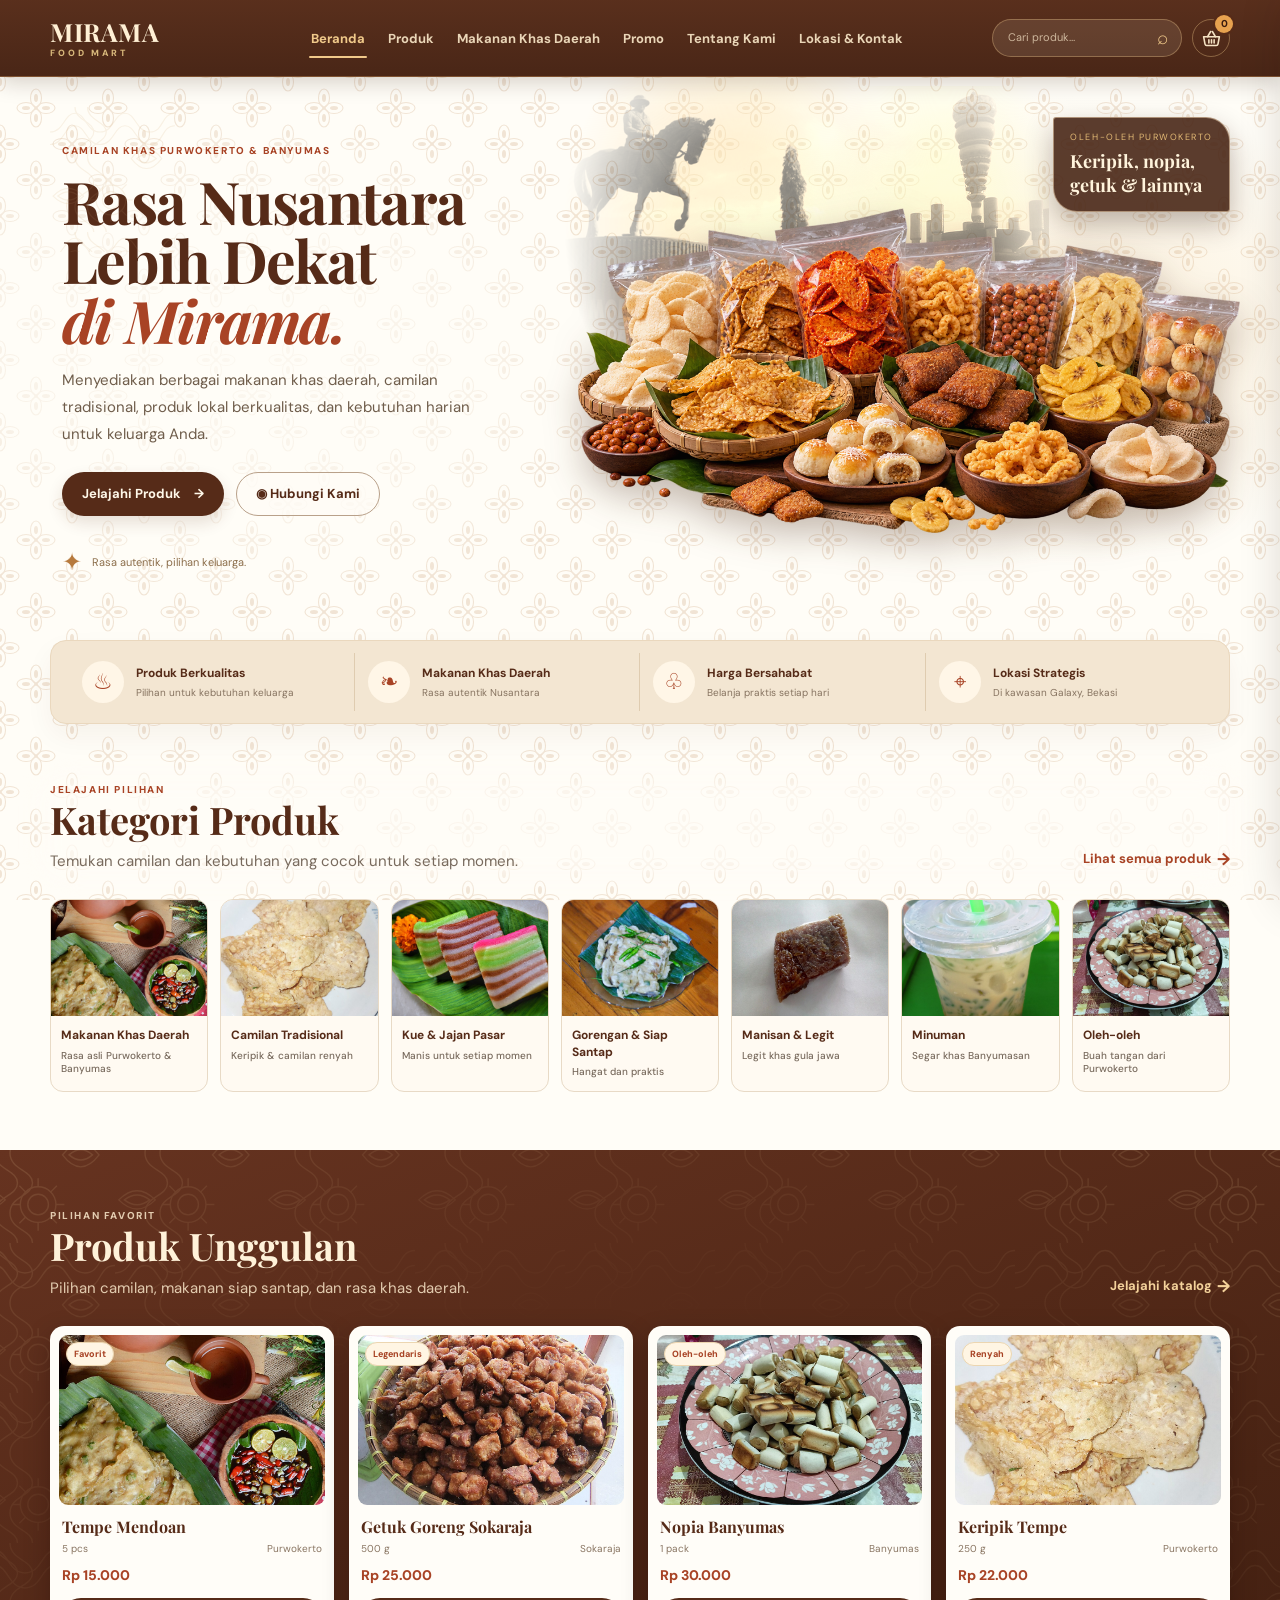
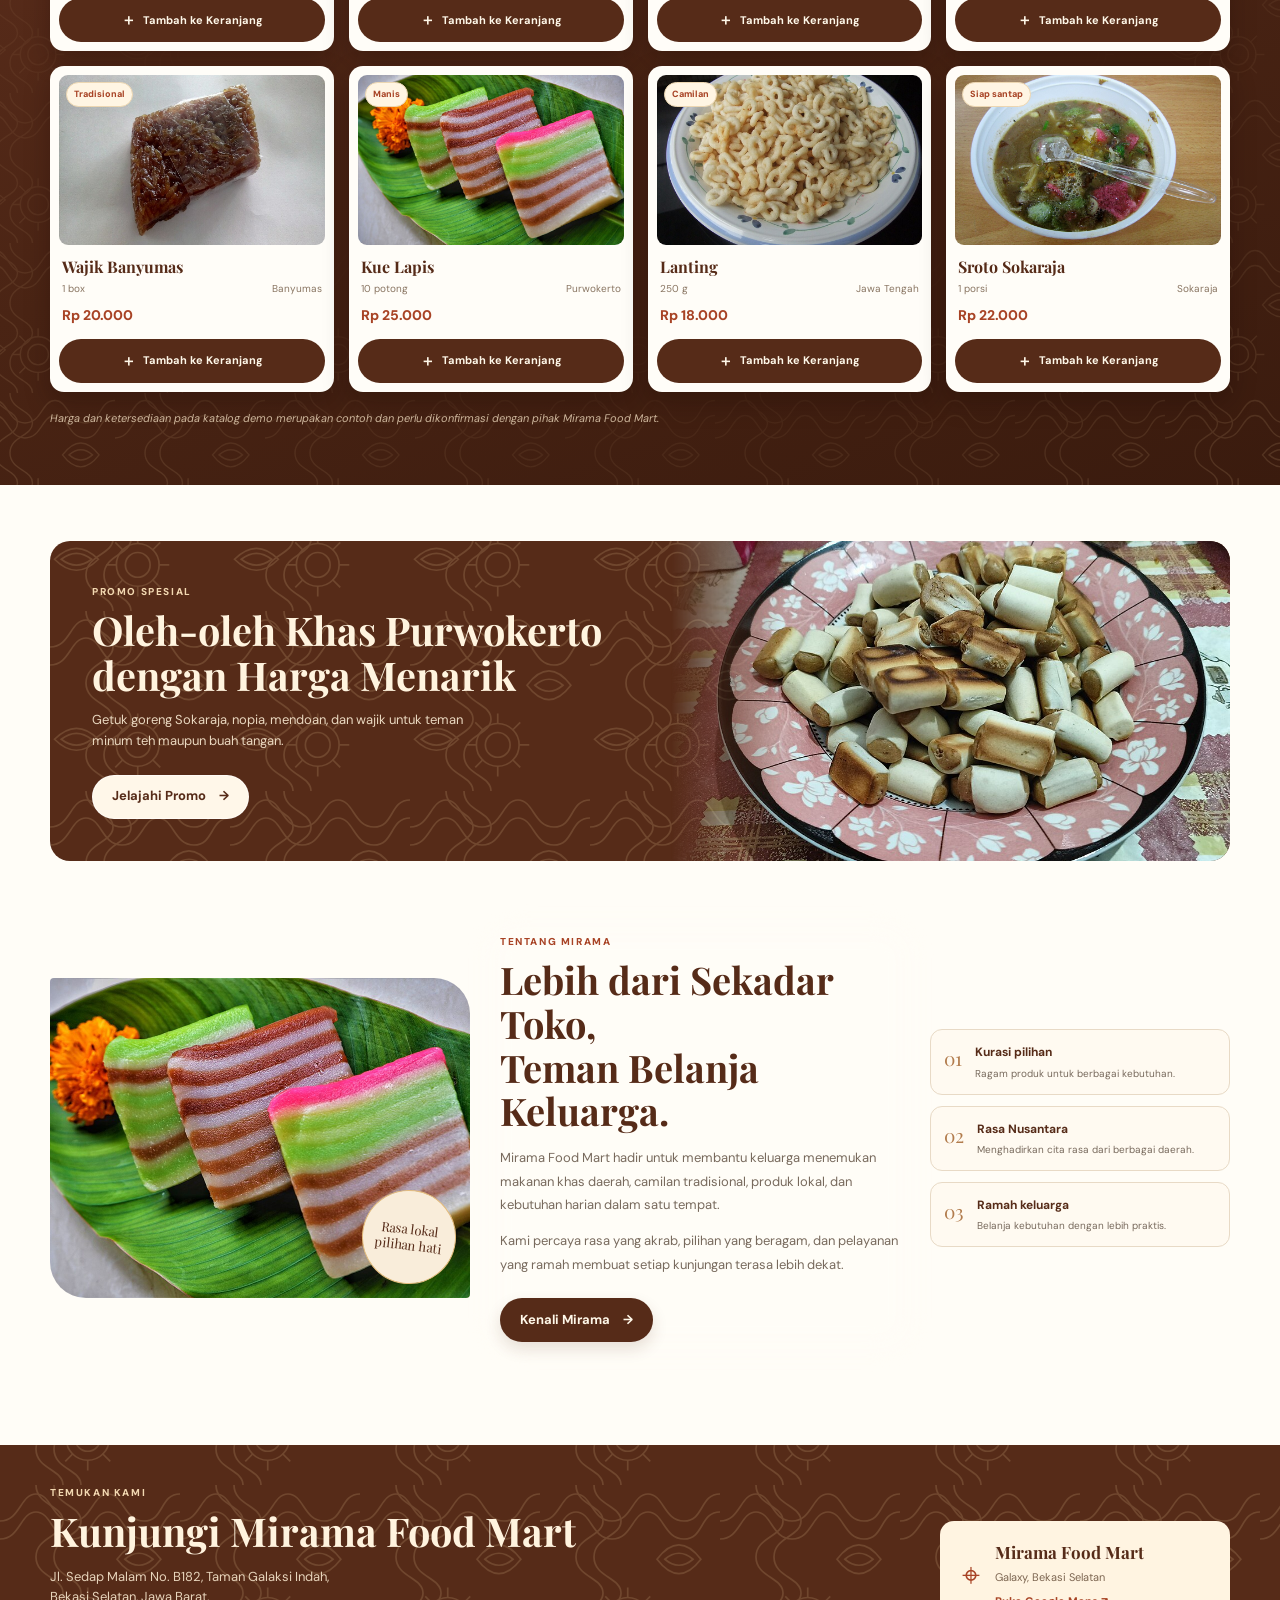
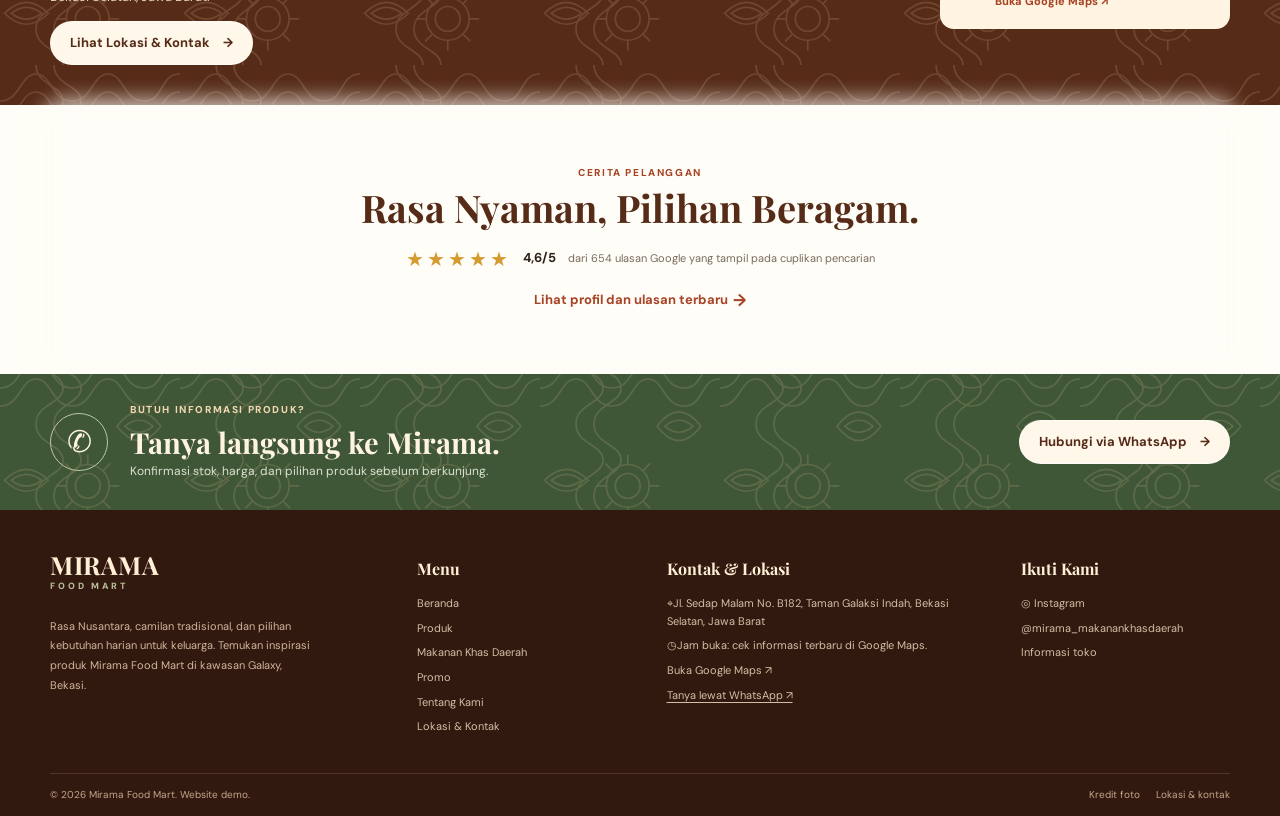
==== index.html @ 000ffeea "first commit" ====
<!doctype html>
<html lang="id">
<head>
  <meta charset="utf-8"><meta name="viewport" content="width=device-width,initial-scale=1">
  <title>Mirama Food Mart — Rasa Nusantara Lebih Dekat</title>
  <meta name="description" content="Temukan camilan tradisional, makanan khas daerah, bakery, dan kebutuhan harian di Mirama Food Mart.">
  <meta name="theme-color" content="#562b18"><link rel="icon" href="assets/img/favicon.svg" type="image/svg+xml"><link rel="stylesheet" href="assets/css/style.css">
</head>
<body data-page="home"><div id="site-header"></div>
<main id="page-content">
  <section class="hero container">
    <div class="hero-copy batik-corner"><p class="eyebrow">Camilan khas Purwokerto & Banyumas</p><h1>Rasa Nusantara<br>Lebih Dekat<br><span>di Mirama.</span></h1><p class="hero-text">Menyediakan berbagai makanan khas daerah, camilan tradisional, produk lokal berkualitas, dan kebutuhan harian untuk keluarga Anda.</p><div class="hero-actions"><a class="btn btn-primary" href="produk.html">Jelajahi Produk <span>→</span></a><button class="btn btn-outline js-whatsapp" type="button">◉ Hubungi Kami</button></div><div class="hero-note"><span class="note-mark">✦</span><span>Rasa autentik, pilihan keluarga.</span></div></div>
    <div class="hero-visual hero-visual-cutout"><div class="hero-landmarks" aria-hidden="true"><img class="lm-gatot" src="assets/img/landmarks/monumen-gatot-soebroto.jpg" alt=""><img class="lm-rujakpolo" src="assets/img/landmarks/tugu-rujakpolo.jpg" alt=""></div><img class="hero-cutout" src="assets/img/hero-oleh-oleh.png" alt="Aneka oleh-oleh khas Purwokerto: keripik tempe, kerupuk, lanting, kacang, keripik pisang, nopia, dan getuk goreng" width="1200" height="675" fetchpriority="high"><div class="hero-image-label"><span class="label-kicker">Oleh-oleh Purwokerto</span><strong>Keripik, nopia,<br>getuk &amp; lainnya</strong></div></div>
  </section>
  <section class="benefit-strip container" aria-label="Keunggulan Mirama"><div class="benefit"><span class="benefit-icon">♨</span><div><strong>Produk Berkualitas</strong><small>Pilihan untuk kebutuhan keluarga</small></div></div><div class="benefit"><span class="benefit-icon">❧</span><div><strong>Makanan Khas Daerah</strong><small>Rasa autentik Nusantara</small></div></div><div class="benefit"><span class="benefit-icon">♧</span><div><strong>Harga Bersahabat</strong><small>Belanja praktis setiap hari</small></div></div><div class="benefit"><span class="benefit-icon">⌖</span><div><strong>Lokasi Strategis</strong><small>Di kawasan Galaxy, Bekasi</small></div></div></section>
  <section class="section container"><div class="section-heading"><div><p class="eyebrow">Jelajahi pilihan</p><h2>Kategori Produk</h2><p class="muted">Temukan camilan dan kebutuhan yang cocok untuk setiap momen.</p></div><a class="text-link" href="produk.html">Lihat semua produk <span>→</span></a></div><div class="category-grid" id="home-categories"></div></section>
  <section class="section section-tint"><div class="container"><div class="section-heading"><div><p class="eyebrow">Pilihan favorit</p><h2>Produk Unggulan</h2><p class="muted">Pilihan camilan, makanan siap santap, dan rasa khas daerah.</p></div><a class="text-link" href="produk.html">Jelajahi katalog <span>→</span></a></div><div class="product-grid" id="featured-products"></div><p class="demo-notice">Harga dan ketersediaan pada katalog demo merupakan contoh dan perlu dikonfirmasi dengan pihak Mirama Food Mart.</p></div></section>
  <section class="promo-banner container"><div class="promo-copy"><p class="eyebrow eyebrow-light">Promo spesial</p><h2>Oleh-oleh Khas Purwokerto<br>dengan Harga Menarik</h2><p>Getuk goreng Sokaraja, nopia, mendoan, dan wajik untuk teman minum teh maupun buah tangan.</p><a class="btn btn-cream" href="promo.html">Jelajahi Promo <span>→</span></a></div><img src="assets/img/snacks/nopia.jpg" alt="Nopia khas Banyumas" loading="lazy"></section>
  <section class="section container about-preview"><div class="about-photo"><img src="assets/img/snacks/kue-lapis.jpg" alt="Kue lapis tradisional di atas daun pisang" loading="lazy"><span class="photo-stamp">Rasa lokal<br>pilihan hati</span></div><div class="about-copy"><p class="eyebrow">Tentang Mirama</p><h2>Lebih dari Sekadar Toko,<br>Teman Belanja Keluarga.</h2><p class="muted">Mirama Food Mart hadir untuk membantu keluarga menemukan makanan khas daerah, camilan tradisional, produk lokal, dan kebutuhan harian dalam satu tempat.</p><p class="muted">Kami percaya rasa yang akrab, pilihan yang beragam, dan pelayanan yang ramah membuat setiap kunjungan terasa lebih dekat.</p><a class="btn btn-primary" href="tentang-kami.html">Kenali Mirama <span>→</span></a></div><div class="value-list"><div><span>01</span><p><strong>Kurasi pilihan</strong><small>Ragam produk untuk berbagai kebutuhan.</small></p></div><div><span>02</span><p><strong>Rasa Nusantara</strong><small>Menghadirkan cita rasa dari berbagai daerah.</small></p></div><div><span>03</span><p><strong>Ramah keluarga</strong><small>Belanja kebutuhan dengan lebih praktis.</small></p></div></div></section>
  <section class="location-band"><div class="container location-band-inner"><div><p class="eyebrow eyebrow-light">Temukan kami</p><h2>Kunjungi Mirama Food Mart</h2><p>Jl. Sedap Malam No. B182, Taman Galaksi Indah,<br>Bekasi Selatan, Jawa Barat.</p><a class="btn btn-cream" href="lokasi-kontak.html">Lihat Lokasi & Kontak <span>→</span></a></div><div class="location-mini"><span class="map-pin">⌖</span><div><strong>Mirama Food Mart</strong><small>Galaxy, Bekasi Selatan</small><a href="https://www.google.com/maps/search/?api=1&query=Mirama+Food+Mart+Jl+Sedap+Malam+B182+Bekasi" target="_blank" rel="noopener">Buka Google Maps ↗</a></div></div></div></section>
  <section class="review-section container"><p class="eyebrow">Cerita pelanggan</p><h2>Rasa Nyaman, Pilihan Beragam.</h2><div class="rating-summary"><span class="stars">★★★★★</span><strong>4,6/5</strong><span class="muted">dari 654 ulasan Google yang tampil pada cuplikan pencarian</span></div><a class="text-link" href="https://www.google.com/search?q=Mirama+Food+Mart" target="_blank" rel="noopener">Lihat profil dan ulasan terbaru <span>→</span></a></section>
  <section class="whatsapp-cta"><div class="container whatsapp-inner"><div class="cta-symbol">✆</div><div><p class="eyebrow eyebrow-light">Butuh informasi produk?</p><h2>Tanya langsung ke Mirama.</h2><p>Konfirmasi stok, harga, dan pilihan produk sebelum berkunjung.</p></div><button class="btn btn-cream js-whatsapp" type="button">Hubungi via WhatsApp <span>→</span></button></div></section>
</main><div id="site-footer"></div><div id="cart-root"></div><div id="toast" class="toast" role="status" aria-live="polite"></div><script src="assets/js/app.js" defer></script></body></html>
---- assets/css/style.css ----
@import url('https://fonts.googleapis.com/css2?family=DM+Sans:wght@400;500;600;700&family=Playfair+Display:wght@500;600;700;800&display=swap');
:root{--brown:#562b18;--brown-2:#733b21;--brown-3:#96572f;--cream:#fbf5e9;--paper:#fffdf7;--sand:#f0e1c9;--sand-2:#ead4b2;--rust:#a84325;--olive:#3c5838;--ink:#2d2019;--muted:#786a5d;--line:#e8dac6;--shadow:0 14px 34px rgba(72,39,21,.09);--radius:18px;--serif:'Playfair Display',Georgia,serif;--sans:'DM Sans',Arial,sans-serif}
*{box-sizing:border-box}html{scroll-behavior:smooth}body{margin:0;background:var(--paper);color:var(--ink);font-family:var(--sans);font-size:15px;line-height:1.6}body.drawer-open{overflow:hidden}img{max-width:100%;display:block}a{color:inherit;text-decoration:none}button,input,select{font:inherit}button{cursor:pointer}button:focus-visible,a:focus-visible,input:focus-visible,select:focus-visible{outline:3px solid #c78a53;outline-offset:3px}.container{width:min(1180px,calc(100% - 44px));margin-inline:auto}.muted{color:var(--muted)}.eyebrow{text-transform:uppercase;letter-spacing:.16em;color:var(--rust);font-size:10px;font-weight:800;margin:0 0 8px}.eyebrow-light{color:#f2d8b1}.section{padding:58px 0}.section-tint{background:#f7efe1;border-top:1px solid #f1e6d4;border-bottom:1px solid #f1e6d4}.section-heading{display:flex;align-items:end;justify-content:space-between;gap:24px;margin-bottom:26px}.section-heading h2,.about-copy h2,.story-copy h2,.contact-info h2,.review-section h2{font-family:var(--serif);font-size:clamp(27px,3vw,38px);line-height:1.15;color:var(--brown);margin:0 0 8px}.section-heading p{margin:0}.text-link{font-weight:700;font-size:13px;color:var(--rust);white-space:nowrap}.text-link span{font-size:17px;margin-left:5px}.btn{display:inline-flex;align-items:center;justify-content:center;gap:13px;border:1px solid transparent;border-radius:999px;padding:12px 19px;font-size:13px;font-weight:700;line-height:1.1;transition:transform .18s ease,background .18s ease,box-shadow .18s ease}.btn:hover{transform:translateY(-2px)}.btn-primary{background:var(--brown);color:#fff8e9;box-shadow:0 7px 16px rgba(86,43,24,.14)}.btn-primary:hover{background:#3d1e11}.btn-outline{border-color:#b9a18a;background:rgba(255,253,247,.7);color:var(--brown)}.btn-outline:hover{background:#f1e1c9}.btn-cream{background:#fff7e9;color:var(--brown);border-color:rgba(255,255,255,.65)}.btn-cream:hover{background:#f4dfbd}.btn-small{padding:9px 14px;font-size:12px}.demo-notice{font-size:11px;color:#8a7967;margin:18px 0 0;font-style:italic}
/* Header */
.site-header{position:sticky;top:0;z-index:30;background:rgba(255,253,247,.96);backdrop-filter:blur(14px);border-bottom:1px solid rgba(117,74,43,.15)}.header-inner{height:76px;display:flex;align-items:center;gap:24px}.brand{display:inline-flex;align-items:center;gap:9px;min-width:172px}.brand-mark{width:42px;height:42px;border-radius:50% 50% 44% 44%;background:var(--brown);color:#ffefd1;display:grid;place-items:center;font-family:var(--serif);font-size:19px;font-weight:800;position:relative}.brand-mark:after{content:'❧';position:absolute;color:#cf9b51;font-size:18px;top:-10px;right:-6px;transform:rotate(18deg)}.brand-text{display:flex;flex-direction:column;line-height:1}.brand-text strong{font-family:var(--serif);font-size:21px;letter-spacing:-.5px;color:var(--brown)}.brand-text small{font-size:8px;letter-spacing:.23em;font-weight:800;color:var(--olive);margin-top:4px}.desktop-nav{display:flex;align-items:center;gap:19px;flex:1;justify-content:center}.desktop-nav a{padding:29px 0 25px;font-size:11px;font-weight:700;color:#5d4d40;white-space:nowrap;position:relative}.desktop-nav a:hover,.desktop-nav a.active{color:var(--rust)}.desktop-nav a.active:after{content:'';position:absolute;left:0;right:0;bottom:18px;height:2px;background:var(--rust);border-radius:4px}.header-tools{display:flex;align-items:center;gap:10px}.search-form{display:flex;align-items:center;border:1px solid var(--line);background:#fffaf1;border-radius:99px;padding:0 6px 0 13px;height:38px;width:190px}.search-form input{border:0;outline:0;background:transparent;width:100%;font-size:11px;color:var(--ink);min-width:0}.search-form button,.icon-button{border:0;background:none;color:var(--brown);display:grid;place-items:center}.search-form button{font-size:19px;width:28px}.icon-button{position:relative;width:38px;height:38px;border:1px solid var(--line);border-radius:50%;font-size:18px}.cart-badge{position:absolute;right:-4px;top:-5px;border-radius:50%;width:18px;height:18px;background:var(--rust);color:white;display:grid;place-items:center;font-size:10px;font-weight:800}.menu-toggle{display:none}.mobile-nav{display:none;padding:4px 22px 18px;background:var(--paper);border-top:1px solid var(--line)}.mobile-nav a{display:block;padding:10px 0;border-bottom:1px solid var(--line);font-weight:700;font-size:13px;color:var(--brown)}
/* Home */
.hero{display:grid;grid-template-columns:.9fr 1.1fr;gap:22px;align-items:stretch;padding-top:30px;padding-bottom:22px;position:relative}.hero-copy{position:relative;display:flex;flex-direction:column;align-items:flex-start;justify-content:center;padding:36px 16px 34px 12px;min-height:400px}.hero-copy:before,.batik-corner:after{content:'';position:absolute;inset:0 auto auto 0;width:125px;height:145px;opacity:.1;background:url('../img/batik-pattern.svg') left top/125px repeat;pointer-events:none}.hero-copy h1,.page-hero h1{font-family:var(--serif);font-size:clamp(42px,5vw,66px);line-height:1.01;letter-spacing:-1.7px;margin:4px 0 18px;color:var(--brown);position:relative}.hero-copy h1 span,.page-hero h1 span{color:var(--rust);font-style:italic}.hero-text{font-size:15px;line-height:1.8;color:#6f5d4b;max-width:415px;margin:0 0 24px}.hero-actions{display:flex;flex-wrap:wrap;gap:12px}.hero-note{margin-top:27px;color:#8c6e4b;font-size:11px;display:flex;align-items:center;gap:10px}.note-mark{font-size:24px;color:#b77a3d}.hero-visual{position:relative;min-height:390px;border-radius:5px 72px 5px 72px;overflow:hidden;background:var(--sand);box-shadow:var(--shadow)}.hero-visual:after{content:'';position:absolute;inset:0;background:linear-gradient(90deg,rgba(44,22,9,.03),rgba(35,20,10,.12) 55%,rgba(35,20,10,.4));pointer-events:none}.hero-visual>img{height:100%;width:100%;object-fit:cover}.hero-image-label{position:absolute;z-index:1;right:22px;bottom:22px;background:rgba(69,34,18,.88);color:#fff4dc;padding:18px 22px;border:1px solid rgba(255,232,195,.5);border-radius:3px 24px 3px 24px;min-width:190px}.label-kicker{font-size:9px;letter-spacing:.17em;text-transform:uppercase;color:#e2b975;display:block;margin-bottom:6px}.hero-image-label strong{font-family:var(--serif);font-size:22px;line-height:1.12}.benefit-strip{display:grid;grid-template-columns:repeat(4,1fr);background:#f3e6d2;border:1px solid #ead8be;padding:12px 18px;border-radius:16px;position:relative;z-index:2;margin-top:2px;box-shadow:0 12px 28px rgba(70,38,20,.05)}.benefit{display:flex;align-items:center;gap:12px;padding:8px 13px;border-right:1px solid #dfccb0}.benefit:last-child{border-right:0}.benefit-icon{width:42px;height:42px;display:grid;place-items:center;border-radius:50%;background:#fff6e7;color:var(--rust);font-size:22px;flex-shrink:0}.benefit strong,.benefit small{display:block}.benefit strong{font-size:12px;color:var(--brown)}.benefit small{font-size:10px;color:#867360;line-height:1.4;margin-top:3px}.category-grid{display:grid;grid-template-columns:repeat(7,1fr);gap:12px}.category-card{border:1px solid var(--line);background:#fffaf2;border-radius:13px;overflow:hidden;transition:transform .2s,box-shadow .2s}.category-card:hover{transform:translateY(-4px);box-shadow:var(--shadow)}.category-card img{width:100%;height:116px;object-fit:cover}.category-card span{display:block;padding:11px 10px 13px;font-size:12px;font-weight:700;line-height:1.35;color:var(--brown)}.category-card small{display:block;margin-top:5px;font-size:10px;color:var(--muted);font-weight:500}.product-grid{display:grid;grid-template-columns:repeat(4,minmax(0,1fr));gap:15px}.product-card{background:#fffdf8;border:1px solid #ebdfcd;border-radius:14px;padding:8px;min-width:0;position:relative;transition:transform .2s,box-shadow .2s}.product-card:hover{transform:translateY(-3px);box-shadow:var(--shadow)}.product-image{height:170px;width:100%;border-radius:9px;object-fit:cover;background:#f3e3ce}.product-tag{position:absolute;top:15px;left:15px;background:#fff5e3;border:1px solid #ecd6b1;color:var(--rust);padding:4px 7px;border-radius:99px;font-size:9px;font-weight:800}.product-card h3{font-family:var(--serif);font-size:16px;line-height:1.25;color:var(--brown);margin:12px 3px 4px}.product-meta{display:flex;justify-content:space-between;gap:7px;color:#897562;font-size:10px;margin:0 3px 7px}.product-price{font-weight:800;color:var(--rust);font-size:14px;margin:0 3px 12px}.add-cart{border:0;background:var(--brown);color:#fff8e9;border-radius:99px;display:flex;align-items:center;justify-content:center;gap:7px;width:100%;padding:10px 8px;font-size:11px;font-weight:700;transition:background .15s}.add-cart:hover{background:var(--rust)}.add-cart span{font-size:15px}.promo-banner{margin-top:56px;margin-bottom:15px;border-radius:20px;overflow:hidden;background:var(--brown);color:#fff4df;display:grid;grid-template-columns:1fr .9fr;min-height:265px;position:relative}.promo-banner:before,.location-band:before,.whatsapp-cta:before,.page-hero:before,.heritage-banner:before{content:'';position:absolute;inset:0;background:url('../img/batik-pattern.svg') left center/180px repeat;opacity:.22;pointer-events:none}.promo-copy{position:relative;z-index:1;padding:36px 42px;align-self:center}.promo-copy h2,.location-band h2,.whatsapp-inner h2,.contact-bottom h2,.heritage-banner h2{font-family:var(--serif);font-size:clamp(27px,3.1vw,40px);line-height:1.12;margin:0 0 12px}.promo-copy p:not(.eyebrow){max-width:390px;color:#ead8c0;font-size:13px}.promo-copy .btn{margin-top:10px}.promo-banner>img{height:100%;min-height:265px;max-height:320px;width:100%;object-fit:cover;mask-image:linear-gradient(90deg,transparent 0%,#000 20%)}.about-preview{display:grid;grid-template-columns:1.05fr 1fr .75fr;align-items:center;gap:30px}.about-photo{position:relative;border-radius:4px 36px 4px 36px;overflow:hidden;min-height:320px}.about-photo img{height:320px;width:100%;object-fit:cover}.photo-stamp{position:absolute;right:14px;bottom:14px;border:1px solid #e3bc7d;background:#f9edda;color:var(--brown);border-radius:50%;width:94px;height:94px;display:grid;place-items:center;text-align:center;font-family:var(--serif);font-size:13px;line-height:1.2;transform:rotate(7deg)}.about-copy p:not(.eyebrow){font-size:13px;line-height:1.8}.about-copy .btn{margin-top:9px}.value-list{display:flex;flex-direction:column;gap:11px}.value-list>div{display:flex;gap:13px;padding:13px;border:1px solid var(--line);border-radius:12px;background:#fffaf1}.value-list>div>span{font-family:var(--serif);font-size:19px;color:#b27c4d}.value-list p{margin:0}.value-list strong,.value-list small{display:block}.value-list strong{font-size:12px;color:var(--brown)}.value-list small{font-size:10px;line-height:1.5;color:var(--muted);margin-top:3px}.location-band{position:relative;overflow:hidden;background:var(--brown);color:#fff3de;padding:40px 0;margin-top:45px}.location-band-inner{display:flex;align-items:center;justify-content:space-between;gap:35px;position:relative;z-index:1}.location-band h2{margin-bottom:8px}.location-band p:not(.eyebrow){color:#e7d4bb;font-size:13px}.location-mini{display:flex;align-items:center;gap:15px;background:#fff4e1;color:var(--brown);border-radius:14px;padding:18px 22px;min-width:290px}.location-mini>div{display:flex;flex-direction:column}.location-mini strong{font-family:var(--serif);font-size:17px}.location-mini small{color:#7d6651;font-size:11px;margin:2px 0 7px}.location-mini a{color:var(--rust);font-size:11px;font-weight:800}.map-pin{font-size:32px;color:var(--rust)}.review-section{text-align:center;padding:60px 22px}.review-section .eyebrow{margin-bottom:5px}.review-section h2{margin-bottom:13px}.rating-summary{display:flex;align-items:center;justify-content:center;gap:12px;margin:13px 0 12px;font-size:13px;flex-wrap:wrap}.stars{letter-spacing:3px;color:#d59a30;font-size:20px}.rating-summary .muted{font-size:11px}.whatsapp-cta{background:#3f5737;color:#fff4e1;position:relative;overflow:hidden;padding:28px 0}.whatsapp-inner{position:relative;z-index:1;display:flex;align-items:center;gap:22px}.cta-symbol{display:grid;place-items:center;width:58px;height:58px;border:1px solid #bdc6a5;border-radius:50%;font-size:30px;flex-shrink:0}.whatsapp-inner h2{font-size:29px;margin:0 0 4px}.whatsapp-inner p:not(.eyebrow){margin:0;color:#dae2d0;font-size:12px}.whatsapp-inner .btn{margin-left:auto;white-space:nowrap}
/* Inner page hero */
.page-hero{position:relative;background:var(--brown);color:#fff4e1;overflow:hidden;min-height:250px;display:flex;align-items:center}.page-hero:after{content:'';position:absolute;inset:0 0 0 auto;width:50%;background-size:cover;background-position:center;opacity:.64;mask-image:linear-gradient(90deg,transparent,#000 28%)}.page-hero-products:after{background-image:linear-gradient(0deg,rgba(56,29,14,.2),rgba(56,29,14,.1)),url('../img/snacks/keripik-tempe.jpg')}.page-hero-regional:after{background-image:linear-gradient(0deg,rgba(56,29,14,.12),rgba(56,29,14,.12)),url('../img/snacks/getuk-goreng.jpg')}.page-hero-promo:after{background-image:linear-gradient(0deg,rgba(56,29,14,.1),rgba(56,29,14,.1)),url('../img/snacks/nopia.jpg')}.page-hero-about:after{background-image:linear-gradient(0deg,rgba(56,29,14,.12),rgba(56,29,14,.12)),url('../img/snacks/kue-lapis.jpg')}.page-hero-contact:after{background-image:linear-gradient(0deg,rgba(56,29,14,.12),rgba(56,29,14,.12)),url('../img/snacks/mendoan-kopi.jpg')}.page-hero-inner{position:relative;z-index:1;padding:35px 0}.page-hero h1{font-size:clamp(37px,4.7vw,58px);color:#fff2d9;margin:5px 0 12px}.page-hero h1 span{color:#e7b56b}.page-hero-inner>div{max-width:620px}.page-hero-inner p:not(.eyebrow):not(.breadcrumbs){max-width:510px;color:#f0dcc2;margin:0;font-size:14px}.breadcrumbs{display:flex;gap:8px;align-items:center;margin-top:19px;color:#d9c3a7;font-size:11px}.breadcrumbs a{color:#f4d9ac;text-decoration:underline;text-underline-offset:3px}
/* Catalog */
.catalog-layout{display:grid;grid-template-columns:225px 1fr;gap:28px;align-items:start}.filter-panel{position:sticky;top:96px;background:#f8efdf;border:1px solid var(--line);border-radius:16px;padding:20px}.filter-panel h3{font-family:var(--serif);font-size:21px;color:var(--brown);margin:0 0 15px}.filter-panel h4{font-size:12px;color:var(--brown);margin:20px 0 10px}.filter-panel label{display:block;font-size:11px;font-weight:700;margin-bottom:7px;color:#715743}.field{background:#fffdf7;border:1px solid #dfceb5;border-radius:9px;color:var(--ink);padding:10px 11px;width:100%;font-size:12px;min-width:0}.filter-list{display:flex;flex-direction:column;gap:8px;margin-bottom:18px}.filter-option{display:flex;align-items:center;gap:8px;font-size:12px;color:#665341;cursor:pointer}.filter-option input{accent-color:var(--brown)}.catalog-toolbar{display:flex;align-items:center;justify-content:space-between;gap:15px;margin-bottom:18px}.catalog-toolbar p{font-size:12px;margin:0}.sort-label{display:flex;align-items:center;gap:9px;white-space:nowrap;font-size:11px;font-weight:700;color:var(--brown)}.sort-label .field{width:165px}.product-grid-catalog{grid-template-columns:repeat(3,minmax(0,1fr));gap:13px}.product-grid-catalog .product-image{height:150px}.catalog-main .demo-notice{max-width:700px}.empty-state{padding:50px 20px;text-align:center;background:#fff9ee;border:1px dashed var(--sand-2);border-radius:15px;color:var(--muted);grid-column:1/-1}.empty-state strong{display:block;color:var(--brown);font-family:var(--serif);font-size:23px;margin-bottom:5px}
/* Regional page */
.intro-row{display:flex;align-items:end;justify-content:space-between;gap:30px;margin-bottom:24px}.intro-row h2{font-family:var(--serif);font-size:32px;color:var(--brown);margin:0}.intro-text{max-width:510px;font-size:13px;margin:0}.pill-filters{display:flex;gap:8px;flex-wrap:wrap;margin:0 0 24px}.pill-filter{padding:9px 18px;border-radius:99px;border:1px solid #dcc7a9;background:#fffaf0;color:#785e45;font-size:11px;font-weight:700}.pill-filter:hover,.pill-filter.active{background:var(--brown);color:#fff2dc;border-color:var(--brown)}.product-grid-regional{grid-template-columns:repeat(4,minmax(0,1fr))}.heritage-banner{position:relative;overflow:hidden;background:#4a2515;color:#fff1d9;border-radius:18px;margin-top:52px;padding:36px;min-height:245px;display:flex;align-items:center;justify-content:space-between;gap:24px}.heritage-banner>div{position:relative;z-index:1;max-width:480px}.heritage-banner p:not(.eyebrow){font-size:12px;color:#e1c8a8;max-width:410px}.heritage-banner img{width:42%;height:220px;object-fit:cover;border-radius:3px 32px 3px 32px;position:relative;z-index:1}.heritage-banner .btn{margin-top:10px}
/* Promo */
.promo-grid{display:grid;grid-template-columns:repeat(3,minmax(0,1fr));gap:20px}.promo-card{border:1px solid var(--line);border-radius:16px;overflow:hidden;background:#fffdf8;box-shadow:0 7px 20px rgba(58,32,16,.04)}.promo-card-image{height:205px;position:relative;overflow:hidden}.promo-card-image img{width:100%;height:100%;object-fit:cover;transition:transform .3s}.promo-card:hover .promo-card-image img{transform:scale(1.04)}.promo-label{position:absolute;top:13px;left:13px;background:#fff1d9;color:var(--rust);padding:6px 10px;border-radius:99px;font-size:10px;font-weight:800}.promo-card-body{padding:19px}.promo-card-body h3{font-family:var(--serif);font-size:22px;line-height:1.2;color:var(--brown);margin:0 0 8px}.promo-card-body p{color:var(--muted);font-size:12px;min-height:39px}.promo-card-body .text-link{display:inline-block;margin-top:7px}.promo-footnote{margin-top:28px;padding:22px 25px;border:1px dashed #ccb18b;background:#faf1e1;border-radius:15px}.promo-footnote strong{font-family:var(--serif);font-size:18px;color:var(--brown)}.promo-footnote p{font-size:12px;color:#796754;max-width:800px}.promo-footnote .btn{margin-top:2px}
/* About */
.story-layout{display:grid;grid-template-columns:1fr 1fr;align-items:center;gap:55px}.story-photo{position:relative;border-radius:4px 56px 4px 56px;overflow:hidden;min-height:390px}.story-photo img{height:390px;width:100%;object-fit:cover}.story-copy p:not(.eyebrow){font-size:13px;line-height:1.9;color:#6d5a48}.story-copy .muted{font-size:11px!important;font-style:italic}.centered{justify-content:center;text-align:center}.centered>div{max-width:630px}.values-grid{display:grid;grid-template-columns:repeat(4,1fr);gap:15px}.value-card{padding:25px 21px;background:#fffaf1;border:1px solid var(--line);border-radius:15px}.value-icon{width:45px;height:45px;background:#f0e0c7;color:var(--rust);border-radius:50%;display:grid;place-items:center;font-size:22px}.value-card h3{font-family:var(--serif);font-size:19px;color:var(--brown);margin:15px 0 7px}.value-card p{font-size:12px;color:var(--muted);margin:0}.gallery-grid{display:grid;grid-template-columns:repeat(3,1fr);gap:17px}.gallery-grid img{width:100%;height:225px;object-fit:cover;border-radius:5px 28px 5px 28px}
/* Contact */
.contact-layout{display:grid;grid-template-columns:.85fr 1.15fr;gap:42px;align-items:start}.contact-info .muted{font-size:13px}.contact-detail{display:flex;gap:14px;padding:16px 0;border-bottom:1px solid var(--line)}.contact-icon{display:grid;place-items:center;flex-shrink:0;width:42px;height:42px;border-radius:50%;background:#f3e3cc;color:var(--rust);font-size:21px}.contact-detail strong{display:block;color:var(--brown);font-size:13px}.contact-detail p{font-size:12px;color:var(--muted);margin:4px 0 0;line-height:1.7}.contact-info>.btn{margin-top:22px}.contact-map{border-radius:18px;overflow:hidden;border:1px solid var(--line);background:#f4e8d3;box-shadow:var(--shadow)}.contact-map iframe{display:block;width:100%;height:370px;border:0}.map-caption{display:flex;align-items:center;gap:13px;padding:15px 18px;background:#fff8eb}.map-caption>div{display:flex;flex-direction:column;flex:1}.map-caption strong{font-family:var(--serif);color:var(--brown);font-size:17px}.map-caption small{color:var(--muted);font-size:11px}.map-caption>a{font-size:12px;color:var(--rust);font-weight:800}.contact-bottom{background:var(--brown);color:#fff1dc;padding:34px 0;position:relative;overflow:hidden}.contact-bottom-inner{position:relative;z-index:1;display:flex;align-items:center;justify-content:space-between;gap:30px}.contact-bottom h2{margin-bottom:6px}.contact-bottom p:not(.eyebrow){font-size:12px;color:#e3ccb0;margin:0}
/* Footer */
.site-footer{background:#32190f;color:#e5d2b9;position:relative;overflow:hidden}.footer-main{display:grid;grid-template-columns:1.25fr .8fr 1.2fr .8fr;gap:40px;padding:42px 0 30px;position:relative;z-index:1}.footer-brand .brand{margin-bottom:15px}.footer-brand .brand-mark{background:#f1debd;color:var(--brown)}.footer-brand .brand-text strong{color:#fff0d5}.footer-brand .brand-text small{color:#b8c19a}.footer-brand p{font-size:11px;line-height:1.8;max-width:260px;color:#cdb69c}.footer-col h3{font-family:var(--serif);font-size:16px;color:#fff0d5;margin:4px 0 14px}.footer-col a,.footer-col p{display:block;font-size:11px;color:#d3bea5;margin:7px 0;line-height:1.6}.footer-col a:hover{color:#f4d29b}.footer-contact-row{display:flex;gap:9px;align-items:flex-start}.footer-bottom{border-top:1px solid rgba(239,211,173,.16);padding:13px 0;display:flex;justify-content:space-between;gap:20px;font-size:10px;color:#bfa88c}.footer-legal{display:flex;gap:16px}.footer-social{display:flex;gap:8px}.footer-social a{width:31px;height:31px;border:1px solid rgba(234,213,181,.3);border-radius:50%;display:grid;place-items:center;font-weight:800}
/* Cart drawer & toast */
.drawer-scrim{position:fixed;inset:0;background:rgba(34,21,13,.5);z-index:49;opacity:0;visibility:hidden;transition:.22s}.drawer-scrim.open{opacity:1;visibility:visible}.cart-drawer{position:fixed;z-index:50;top:0;right:0;height:100dvh;width:min(440px,100%);background:#fffaf0;box-shadow:-14px 0 45px rgba(30,15,7,.2);transform:translateX(105%);transition:transform .25s ease;display:flex;flex-direction:column}.cart-drawer.open{transform:translateX(0)}.drawer-head{padding:22px 23px;border-bottom:1px solid var(--line);display:flex;align-items:center;justify-content:space-between}.drawer-head h2{font-family:var(--serif);font-size:26px;color:var(--brown);margin:0}.close-drawer{border:0;background:#f0e0c8;color:var(--brown);border-radius:50%;width:36px;height:36px;font-size:19px}.cart-items{padding:15px 22px;overflow:auto;flex:1}.cart-item{display:grid;grid-template-columns:66px 1fr auto;gap:12px;padding:13px 0;border-bottom:1px solid var(--line);align-items:center}.cart-item img{width:66px;height:66px;object-fit:cover;border-radius:10px}.cart-item h3{font-family:var(--serif);font-size:15px;margin:0;color:var(--brown)}.cart-item p{font-size:12px;color:var(--rust);font-weight:800;margin:3px 0 7px}.qty-controls{display:flex;align-items:center;gap:9px}.qty-controls button{width:25px;height:25px;border:1px solid #ddc9ae;background:#fffdf7;border-radius:50%;color:var(--brown)}.cart-item-remove{border:0;background:none;color:#9b8871;font-size:17px}.cart-empty{text-align:center;padding:50px 20px;color:var(--muted)}.cart-empty span{font-size:42px;color:#c39b6d}.cart-empty h3{font-family:var(--serif);font-size:24px;color:var(--brown);margin:8px 0}.cart-empty p{font-size:12px}.cart-summary{padding:20px 22px;border-top:1px solid var(--line);background:#f7eddc}.cart-summary-line{display:flex;justify-content:space-between;font-size:13px;margin-bottom:14px}.cart-summary-line strong{color:var(--brown);font-size:19px}.cart-summary small{display:block;color:#8c7964;font-size:10px;margin-bottom:13px}.cart-summary .btn{width:100%}.toast{position:fixed;left:50%;bottom:25px;transform:translate(-50%,20px);z-index:80;opacity:0;visibility:hidden;transition:.2s;background:#302015;color:#fff1d9;padding:12px 20px;border-radius:99px;box-shadow:var(--shadow);font-size:12px;max-width:calc(100% - 28px);text-align:center}.toast.show{opacity:1;visibility:visible;transform:translate(-50%,0)}
@media(max-width:1100px){.header-inner{gap:14px}.brand{min-width:143px}.desktop-nav{gap:12px}.desktop-nav a{font-size:10px}.search-form{width:150px}.category-grid{grid-template-columns:repeat(4,1fr)}.about-preview{grid-template-columns:1fr 1fr}.value-list{grid-column:1/-1;display:grid;grid-template-columns:repeat(3,1fr)}.product-grid{grid-template-columns:repeat(3,minmax(0,1fr))}.benefit{padding-inline:6px}.benefit strong{font-size:11px}.footer-main{gap:24px}}
@media(max-width:820px){.container{width:min(100% - 32px,680px)}.header-inner{height:68px}.desktop-nav,.header-tools .search-form{display:none}.brand{flex:1}.menu-toggle{display:grid}.mobile-nav.open{display:block}.hero{grid-template-columns:1fr;gap:12px;padding-top:20px}.hero-copy{padding:26px 5px 20px;min-height:0}.hero-copy h1{font-size:clamp(43px,9vw,63px)}.hero-visual{min-height:300px;border-radius:5px 42px 5px 42px}.benefit-strip{grid-template-columns:repeat(2,1fr);padding:7px}.benefit{border-right:0;padding:12px;border-bottom:1px solid #dfccb0}.benefit:nth-last-child(-n+2){border-bottom:0}.category-grid{grid-template-columns:repeat(3,1fr)}.category-card img{height:100px}.product-grid{grid-template-columns:repeat(2,minmax(0,1fr))}.product-image{height:160px}.promo-banner{grid-template-columns:1fr;margin-top:32px}.promo-copy{padding:30px}.promo-banner>img{height:190px;min-height:190px;mask-image:linear-gradient(180deg,transparent,#000 15%)}.about-preview{grid-template-columns:1fr;gap:24px}.about-photo img{height:280px}.value-list{grid-template-columns:1fr}.location-band-inner{align-items:flex-start;flex-direction:column}.location-mini{min-width:0;width:100%}.whatsapp-inner{flex-wrap:wrap}.whatsapp-inner>div:nth-child(2){flex:1}.whatsapp-inner .btn{margin-left:80px}.catalog-layout{grid-template-columns:1fr}.filter-panel{position:static}.filter-list{display:grid;grid-template-columns:repeat(2,minmax(0,1fr))}.product-grid-catalog{grid-template-columns:repeat(2,minmax(0,1fr))}.product-grid-regional{grid-template-columns:repeat(2,minmax(0,1fr))}.promo-grid{grid-template-columns:repeat(2,minmax(0,1fr))}.story-layout,.contact-layout{grid-template-columns:1fr;gap:30px}.story-photo img{height:310px}.values-grid{grid-template-columns:repeat(2,1fr)}.contact-map iframe{height:300px}.footer-main{grid-template-columns:repeat(2,1fr)}.page-hero:after{width:65%;opacity:.35}.page-hero{min-height:245px}}
@media(max-width:520px){body{font-size:14px}.container{width:calc(100% - 28px)}.brand-mark{width:37px;height:37px}.brand-text strong{font-size:19px}.header-inner{gap:10px}.hero-copy h1{font-size:44px;letter-spacing:-1px}.hero-text{font-size:13px}.hero-actions{gap:8px}.hero-actions .btn{padding:11px 14px;font-size:11px}.hero-visual{min-height:250px}.hero-image-label{right:12px;bottom:12px;padding:13px 15px;min-width:150px}.hero-image-label strong{font-size:19px}.benefit-strip{width:calc(100% - 28px)}.benefit-icon{width:33px;height:33px;font-size:18px}.benefit strong{font-size:10px}.benefit small{font-size:9px}.section{padding:42px 0}.section-heading{align-items:flex-start;flex-direction:column;gap:10px;margin-bottom:20px}.section-heading h2,.about-copy h2,.story-copy h2,.contact-info h2,.review-section h2{font-size:29px}.category-grid{grid-template-columns:repeat(2,minmax(0,1fr));gap:9px}.category-card img{height:108px}.category-card span{font-size:11px;padding:9px}.product-grid{gap:9px}.product-card{padding:6px;border-radius:11px}.product-image{height:125px}.product-card h3{font-size:14px;margin-top:9px}.product-meta{font-size:9px}.product-price{font-size:12px}.add-cart{font-size:10px;padding:9px 5px}.promo-copy{padding:25px 22px}.promo-copy h2,.location-band h2,.whatsapp-inner h2,.contact-bottom h2,.heritage-banner h2{font-size:29px}.about-photo img{height:240px}.photo-stamp{width:77px;height:77px;font-size:11px}.location-band{padding:32px 0}.location-mini{padding:14px}.review-section{padding:42px 8px}.whatsapp-inner{gap:13px}.cta-symbol{width:45px;height:45px;font-size:25px}.whatsapp-inner>div:nth-child(2){flex-basis:calc(100% - 60px)}.whatsapp-inner h2{font-size:25px}.whatsapp-inner .btn{margin:5px 0 0 58px}.page-hero{min-height:230px}.page-hero-inner{padding:30px 0}.page-hero h1{font-size:39px;letter-spacing:-.8px}.page-hero-inner p:not(.eyebrow):not(.breadcrumbs){font-size:12px;max-width:360px}.page-hero:after{width:80%;opacity:.22}.catalog-toolbar{align-items:flex-start;flex-direction:column}.sort-label{width:100%;justify-content:space-between}.sort-label .field{flex:1;width:auto}.product-grid-catalog,.product-grid-regional{gap:9px}.product-grid-catalog .product-image{height:120px}.filter-panel{padding:16px}.filter-list{grid-template-columns:1fr}.intro-row{align-items:flex-start;flex-direction:column;gap:10px}.intro-row h2{font-size:28px}.heritage-banner{padding:24px;flex-direction:column;align-items:flex-start}.heritage-banner img{width:100%;height:160px}.promo-grid{grid-template-columns:1fr}.promo-card-image{height:200px}.promo-card-body p{min-height:0}.values-grid{grid-template-columns:1fr}.gallery-grid{grid-template-columns:1fr 1fr;gap:10px}.gallery-grid img{height:150px}.gallery-grid img:last-child{grid-column:1/-1;height:185px}.story-photo img{height:250px}.contact-map iframe{height:260px}.contact-bottom-inner{align-items:flex-start;flex-direction:column}.contact-bottom .btn{width:100%}.footer-main{grid-template-columns:1fr 1fr;gap:22px 18px;padding:32px 0 22px}.footer-brand{grid-column:1/-1}.footer-brand .brand{margin-bottom:10px}.footer-col h3{font-size:15px}.footer-col a,.footer-col p{font-size:10px}.footer-bottom{flex-direction:column;gap:7px}.footer-legal{gap:13px}.cart-item{grid-template-columns:56px 1fr auto}.cart-item img{width:56px;height:56px}.drawer-head{padding:17px}.cart-items{padding:12px 17px}}
.footer-wa{display:block;border:0;background:none;padding:0;color:#d3bea5;font:inherit;font-size:11px;text-align:left;text-decoration:underline;text-underline-offset:3px;cursor:pointer}.footer-wa:hover{color:#f4d29b}
/* ===== Responsive navbar & buttons ===== */
.site-header{position:sticky}.desktop-nav a{font-size:13px;padding:27px 2px 25px;transition:color .15s}.desktop-nav a.active:after{bottom:16px}
.icon-button{transition:background .15s,border-color .15s}.icon-button:hover{background:#f6ead7;border-color:#d9c3a3}
.burger{position:relative;width:18px;height:14px;display:block}.burger i{position:absolute;left:0;width:100%;height:2px;border-radius:2px;background:currentColor;transition:transform .25s ease,opacity .2s ease,top .25s ease}.burger i:nth-child(1){top:0}.burger i:nth-child(2){top:6px}.burger i:nth-child(3){top:12px}
.menu-toggle.is-open .burger i:nth-child(1){top:6px;transform:rotate(45deg)}.menu-toggle.is-open .burger i:nth-child(2){opacity:0}.menu-toggle.is-open .burger i:nth-child(3){top:6px;transform:rotate(-45deg)}
.mobile-nav{position:absolute;left:0;right:0;top:100%;display:block;padding:6px max(16px,calc((100% - 680px)/2)) 20px;box-shadow:0 18px 30px rgba(60,30,15,.12);max-height:calc(100dvh - 68px);overflow-y:auto;opacity:0;visibility:hidden;transform:translateY(-8px);transition:opacity .2s ease,transform .2s ease,visibility .2s}
.mobile-nav.open{opacity:1;visibility:visible;transform:none}
.mobile-nav a{display:flex;align-items:center;justify-content:space-between;min-height:48px;padding:12px 4px;font-size:15px}.mobile-nav a span{color:#c2a07c;transition:transform .15s}.mobile-nav a:hover span{transform:translateX(3px)}.mobile-nav a.active{color:var(--rust)}.mobile-nav a.active span{color:var(--rust)}
.mobile-nav .mobile-search{width:100%;height:46px;margin-top:16px;padding-left:16px}.mobile-nav .mobile-search input{font-size:15px}
.btn{min-height:44px;text-align:center;white-space:normal;max-width:100%}.btn span{flex-shrink:0}.btn-small{min-height:36px}.add-cart{min-height:40px}.text-link{display:inline-flex;align-items:center;white-space:normal}
@media(max-width:1180px) and (min-width:1081px){.desktop-nav{gap:14px}.desktop-nav a{font-size:12px}.search-form{width:150px}}
@media(max-width:1080px){.header-inner{height:68px}.desktop-nav,.header-tools .search-form{display:none}.brand{flex:1;min-width:0}.menu-toggle{display:grid}.icon-button{width:44px;height:44px}}
@media(min-width:1081px){.mobile-nav{display:none}}
@media(max-width:820px){.whatsapp-inner .btn{margin-left:0;width:100%}.location-band .btn{width:auto}}
@media(max-width:520px){.hero-actions{flex-direction:column;align-items:stretch;width:100%}.hero-actions .btn{width:100%;padding:13px 16px;font-size:13px}.promo-copy .btn,.about-copy .btn,.location-band .btn,.heritage-banner .btn,.contact-info>.btn,.promo-footnote .btn{width:100%}.whatsapp-inner .btn{margin:6px 0 0}.pill-filters{flex-wrap:nowrap;overflow-x:auto;margin-inline:-14px;padding:2px 14px 6px;scrollbar-width:none}.pill-filters::-webkit-scrollbar{display:none}.pill-filter{flex-shrink:0;min-height:40px}.add-cart{font-size:11px}.icon-button{width:42px;height:42px}.mobile-nav{max-height:calc(100dvh - 68px)}}
@media(max-width:360px){.brand-text strong{font-size:17px}.brand-text small{font-size:7px}.add-cart{gap:4px;font-size:10px}.add-cart span{display:none}}
@media(hover:none){.btn:hover,.product-card:hover,.category-card:hover{transform:none}}
/* Photo credits */
.credit-list{list-style:none;margin:22px 0 0;padding:0;display:grid;grid-template-columns:repeat(auto-fill,minmax(min(100%,300px),1fr));gap:14px}.credit-item{display:flex;gap:13px;align-items:center;padding:11px;border:1px solid var(--line);border-radius:14px;background:#fffaf1}.credit-item img{width:72px;height:72px;object-fit:cover;border-radius:10px;flex-shrink:0}.credit-item>div{display:flex;flex-direction:column;min-width:0}.credit-item strong{font-size:13px;color:var(--brown);overflow-wrap:anywhere}.credit-item small{font-size:11px;color:var(--muted);margin:2px 0 4px;overflow-wrap:anywhere}.credit-item .text-link{font-size:12px}
/* Hero: oleh-oleh collage in a rounded box with gradient frame + overlay */
.hero-visual{isolation:isolate;padding:7px;border-radius:30px;overflow:hidden;background:linear-gradient(140deg,#f0c98a 0%,#c7783f 45%,#7a3519 100%);box-shadow:0 22px 48px rgba(86,43,24,.22)}
.hero-visual:after{content:"";position:absolute;inset:7px;border-radius:24px;display:block;background:linear-gradient(200deg,rgba(240,201,138,.28) 0%,transparent 32%),linear-gradient(180deg,transparent 45%,rgba(58,26,10,.35) 70%,rgba(58,26,10,.82) 100%);pointer-events:none;z-index:1}
.hero-collage{position:absolute;inset:7px;border-radius:24px;overflow:hidden;display:grid;grid-template-columns:1.25fr 1fr 1fr;grid-template-rows:1fr 1fr 1fr;gap:5px;background:#7a3519}
.hero-collage img{width:100%;height:100%;object-fit:cover;min-height:0;transition:transform .5s ease}
.hero-collage .c-main{grid-column:1;grid-row:1/span 2}
.hero-collage img:nth-child(2){grid-column:2/span 2;grid-row:1}
.hero-collage img:nth-child(3){grid-column:2;grid-row:2}
.hero-collage img:nth-child(4){grid-column:3;grid-row:2}
.hero-collage img:nth-child(5){grid-column:1;grid-row:3}
.hero-collage img:nth-child(6){grid-column:2/span 2;grid-row:3}
.hero-visual:hover .hero-collage img{transform:scale(1.04)}
.hero-image-label{z-index:2;box-shadow:0 12px 28px rgba(40,18,6,.3)}
@media(max-width:820px){.hero-visual{min-height:340px;border-radius:24px}.hero-visual:after,.hero-collage{border-radius:18px}}
@media(max-width:520px){.hero-visual{min-height:300px;padding:5px}.hero-visual:after,.hero-collage{inset:5px}.hero-collage{gap:4px}}
@media(max-width:520px){.hero-image-label{min-width:0;padding:10px 13px;right:12px;bottom:12px}.hero-image-label strong{font-size:16px}.label-kicker{font-size:8px;margin-bottom:4px}}
/* Batik background: kawung on the page; tinted bands use solid contrast color */
body{background-color:var(--paper);background-image:url('../img/batik-kawung.svg');background-size:72px 72px;background-attachment:fixed}
@media(max-width:820px){body{background-attachment:scroll}}

.hero{isolation:isolate}
.hero:before{content:'';position:absolute;z-index:-1;inset:0 -6vw;background:radial-gradient(ellipse 42% 70% at 22% 50%,rgba(255,253,247,.92) 0%,rgba(255,253,247,.6) 55%,transparent 80%),radial-gradient(ellipse 40% 60% at 80% 45%,rgba(240,201,138,.28),transparent 70%);pointer-events:none}

.review-section{position:relative;background:radial-gradient(ellipse 60% 70% at 50% 50%,rgba(255,253,247,.95),rgba(255,253,247,.55) 70%,transparent);border-radius:30px}
.catalog-main,.story-copy,.contact-info,.intro-row{position:relative}

/* Fade batik behind text blocks so it never clashes with copy */
:root{--fade:255,253,247}.section-tint{--fade:247,239,225}
.section-heading,.about-copy,.story-copy,.intro-row,.contact-info,.catalog-toolbar,.review-section,.demo-notice,.section>.muted,.empty-state{position:relative;isolation:isolate}
.section-heading:before,.about-copy:before,.story-copy:before,.intro-row:before,.contact-info:before,.catalog-toolbar:before,.review-section:before,.demo-notice:before,.section>.muted:before{content:'';position:absolute;z-index:-1;inset:-6px -10px;border-radius:28px;background:rgba(var(--fade),.72);filter:blur(10px);pointer-events:none}
.review-section{background:none}
.hero:before{background:radial-gradient(ellipse 34% 52% at 20% 50%,rgba(255,253,247,.8) 0%,rgba(255,253,247,.55) 55%,transparent 85%),radial-gradient(ellipse 40% 60% at 80% 45%,rgba(240,201,138,.28),transparent 70%)}
@media(max-width:820px){.hero:before{background:radial-gradient(ellipse 70% 28% at 45% 22%,rgba(255,253,247,.8) 0%,rgba(255,253,247,.5) 55%,transparent 85%)}.section-heading:before,.about-copy:before,.story-copy:before,.intro-row:before,.contact-info:before,.catalog-toolbar:before,.review-section:before,.demo-notice:before,.section>.muted:before{inset:-4px -6px}}
/* Tinted band (Produk Unggulan, nilai di Tentang Kami): solid dark contrast, no batik */
.section-tint{background:linear-gradient(160deg,#663320 0%,#4a2414 55%,#3a1b0e 100%);border:0;color:#f3e3cb}
.section-tint .section-heading h2,.section-tint h2{color:#fff2d9}
.section-tint .eyebrow{color:#e7b56b}
.section-tint .muted,.section-tint .section-heading p{color:#e3ccb0}
.section-tint .text-link{color:#f4d29b}
.section-tint .demo-notice{color:#cdb69c}
.section-tint .section-heading:before,.section-tint .demo-notice:before{display:none}
.section-tint .product-card,.section-tint .value-card{border-color:transparent;box-shadow:0 10px 26px rgba(20,8,2,.28)}
/* Brown navbar for contrast */
.site-header{background:linear-gradient(180deg,rgba(86,43,24,.98),rgba(70,34,18,.98));border-bottom:1px solid rgba(231,181,107,.28);box-shadow:0 6px 20px rgba(40,18,6,.18)}
.site-header .brand-mark{background:#f1debd;color:var(--brown)}
.site-header .brand-text strong{color:#fff0d5}.site-header .brand-text small{color:#d9b97c}
.desktop-nav a{color:#ead6b8}.desktop-nav a:hover{color:#fff4e1}.desktop-nav a.active{color:#f0c98a}.desktop-nav a.active:after{background:#f0c98a}
.site-header .search-form{background:rgba(255,244,225,.1);border-color:rgba(240,201,138,.35)}.site-header .search-form input{color:#fff4e1}.site-header .search-form input::placeholder{color:#cdb69c}.site-header .search-form button{color:#f0c98a}
.site-header .icon-button{color:#f6e3c4;border-color:rgba(240,201,138,.38)}.site-header .icon-button:hover{background:rgba(255,244,225,.12);border-color:#f0c98a}
.site-header .cart-badge{background:#e7a24f;color:#3a1b0e;box-shadow:0 0 0 2px #562b18}
.mobile-nav{background:#4a2414;border-top:1px solid rgba(231,181,107,.25)}
.mobile-nav a{color:#f3e3cb;border-bottom-color:rgba(231,181,107,.18)}.mobile-nav a span{color:#b98a55}.mobile-nav a.active,.mobile-nav a.active span{color:#f0c98a}
.mobile-nav .mobile-search{background:rgba(255,244,225,.08)}
/* Subtle batik accent on the dark Produk Unggulan band (edges only) */
.section-tint{position:relative;overflow:hidden}
.section-tint:before{content:'';position:absolute;inset:0;background:url('../img/batik-pattern.svg') center/150px repeat;opacity:.2;-webkit-mask-image:radial-gradient(ellipse 75% 70% at 50% 50%,transparent 45%,#000 100%);mask-image:radial-gradient(ellipse 75% 70% at 50% 50%,transparent 45%,#000 100%);pointer-events:none}
.section-tint>.container{position:relative;z-index:1}
/* Emphasised intro text on Makanan Khas Daerah */
.intro-text.muted{font-size:15px;line-height:1.75;color:#5d4532;font-weight:500;padding:14px 18px 14px 20px;border-left:3px solid #c7783f;background:rgba(247,234,212,.85);border-radius:0 14px 14px 0;max-width:540px}
@media(max-width:520px){.intro-text.muted{font-size:14px;padding:12px 14px 12px 16px}}
/* Heritage banner collage (Makanan Khas Daerah) */
.heritage-collage{position:relative;z-index:1;flex:0 0 46%;height:240px;padding:6px;border-radius:26px;background:linear-gradient(140deg,#f0c98a 0%,#c7783f 50%,#8a3f1d 100%);box-shadow:0 18px 40px rgba(20,8,2,.35);display:grid;grid-template-columns:1.3fr 1fr;grid-template-rows:1fr 1fr;gap:5px;transform:rotate(-1.5deg)}
.heritage-collage img{width:100%;height:100%;object-fit:cover;min-height:0;border-radius:6px;transition:transform .4s ease}
.heritage-collage img:first-child{grid-row:1/span 2;border-radius:21px 6px 6px 21px}
.heritage-collage img:nth-child(2){border-radius:6px 21px 6px 6px}
.heritage-collage img:nth-child(3){border-radius:6px 6px 21px 6px}
.heritage-banner:hover .heritage-collage img{transform:scale(1.03)}
.heritage-collage>.heritage-tag{z-index:3;position:absolute;left:18px;bottom:16px;background:rgba(58,27,14,.88);color:#f6e3c4;border:1px solid rgba(240,201,138,.5);padding:6px 12px;border-radius:99px;font-size:11px;font-weight:700;letter-spacing:.04em}
@media(max-width:820px){.heritage-collage{flex-basis:50%;height:220px}}
@media(max-width:520px){.heritage-collage{flex-basis:auto;width:100%;height:200px;transform:none}}
/* Wordmark-only brand (no M logo) */
.brand-text strong{font-size:25px;letter-spacing:.5px}.brand-text small{font-size:9px;letter-spacing:.32em;margin-top:5px}
@media(max-width:520px){.brand-text strong{font-size:21px}.brand-text small{font-size:8px}}
/* Basket icon */
.basket-icon{width:21px;height:21px;display:block}
.cart-empty span{display:inline-grid;place-items:center;width:72px;height:72px;border-radius:50%;background:#f3e3cc;color:#a8693a}.cart-empty .basket-icon{width:36px;height:36px}
/* Hero: transparent oleh-oleh cutout on a warm gradient box */
.hero-visual-cutout{padding:0;border-radius:30px;overflow:hidden;background:radial-gradient(ellipse 70% 60% at 50% 62%,#fbe3b8 0%,#f0c98a 38%,#d99a5b 70%,#b8642f 100%);box-shadow:0 22px 48px rgba(86,43,24,.22),inset 0 0 0 6px rgba(255,240,214,.35)}
.hero-visual-cutout:after{z-index:0;inset:0;border-radius:30px;background:radial-gradient(ellipse 90% 40% at 50% 0%,rgba(255,248,232,.5),transparent 70%)}
.hero-visual-cutout:before{content:'';position:absolute;left:8%;right:8%;bottom:6%;height:16%;border-radius:50%;background:radial-gradient(ellipse at center,rgba(70,30,10,.35),transparent 70%);filter:blur(6px);z-index:0}
.hero-cutout{position:absolute;z-index:1;left:3%;bottom:5%;width:94%;height:auto;max-height:86%;object-fit:contain;object-position:bottom;filter:drop-shadow(0 14px 18px rgba(60,26,8,.3));transition:transform .5s ease}
.hero-visual-cutout:hover .hero-cutout{transform:scale(1.025)}
.hero-visual-cutout .hero-image-label{right:auto;left:20px;top:20px;bottom:auto;z-index:2;padding:12px 16px;min-width:0}
.hero-visual-cutout .hero-image-label strong{font-size:18px}
@media(max-width:820px){.hero-visual-cutout{border-radius:24px}.hero-visual-cutout:after{border-radius:24px}}
@media(max-width:520px){.hero-visual-cutout{min-height:280px}.hero-visual-cutout .hero-image-label{left:12px;top:12px;padding:9px 12px}.hero-visual-cutout .hero-image-label strong{font-size:15px}.hero-cutout{bottom:4%}}
/* Hero cutout without any box/background */
.hero-visual-cutout{background:none;box-shadow:none;border-radius:0;overflow:visible}
.hero-visual-cutout:after{display:none}
.hero-cutout{left:0;width:100%;bottom:6%;max-height:94%}
.hero-visual-cutout .hero-image-label{left:4px;top:8px}
@media(max-width:520px){.hero-visual-cutout{min-height:230px}.hero-visual-cutout .hero-image-label{left:0;top:0}}
.hero-visual>img.hero-cutout{height:auto;object-fit:contain;top:auto}
/* Center the full cutout and let it use the column width */
.hero-visual-cutout{display:flex;align-items:center;justify-content:center;min-height:0}
.hero-visual>img.hero-cutout{position:relative;inset:auto;width:108%;max-width:none;max-height:none;margin:0 -4%;height:auto}
.hero-visual-cutout .hero-image-label{top:6%;left:2%}
@media(max-width:820px){.hero-visual>img.hero-cutout{width:100%;margin:56px 0 0}.hero-visual-cutout .hero-image-label{top:0;left:0}}
/* Hero sizing: give the oleh-oleh photo more room on wide screens */
@media(min-width:821px){.hero{grid-template-columns:.8fr 1.2fr;gap:10px}.hero-visual>img.hero-cutout{width:104%;margin:0 -2%}.hero-visual-cutout .hero-image-label{top:4%;left:3%}}
@media(max-width:520px){.hero-visual>img.hero-cutout{width:108%;margin:52px -4% 0}}
@media(min-width:821px){.hero{grid-template-columns:.88fr 1.12fr}.hero-copy h1{font-size:clamp(42px,4.6vw,62px)}}
.hero-visual-cutout:before{display:none}
/* Purwokerto landmarks faded into the empty space behind the oleh-oleh photo */
.hero-landmarks{position:absolute;inset:-4% -2% 18% -2%;z-index:0;pointer-events:none}
.hero-landmarks img{position:absolute;top:0;height:100%;object-fit:cover;filter:grayscale(1) sepia(.75) saturate(1.3) contrast(1.05);opacity:.42}
.hero-landmarks .lm-gatot{left:0;width:58%;object-position:28% 30%;-webkit-mask-image:radial-gradient(ellipse 70% 72% at 45% 42%,#000 30%,transparent 78%);mask-image:radial-gradient(ellipse 70% 72% at 45% 42%,#000 30%,transparent 78%)}
.hero-landmarks .lm-rujakpolo{right:0;width:52%;object-position:85% 20%;-webkit-mask-image:radial-gradient(ellipse 65% 75% at 60% 38%,#000 28%,transparent 76%);mask-image:radial-gradient(ellipse 65% 75% at 60% 38%,#000 28%,transparent 76%)}
.hero-visual>img.hero-cutout{z-index:1}
@media(max-width:820px){.hero-landmarks{inset:0 0 25% 0}.hero-landmarks img{opacity:.35}}
/* Landmark placement: rise above the food, label moved right */
@media(min-width:821px){
.hero-landmarks{inset:-12% -2% 34% -4%}
.hero-landmarks img{opacity:.5}
.hero-landmarks .lm-gatot{left:0;width:52%;object-position:24% 22%}
.hero-landmarks .lm-rujakpolo{left:44%;right:auto;width:40%;object-position:90% 12%}
.hero-visual-cutout .hero-image-label{left:auto;right:0;top:2%}}
@media(max-width:820px){.hero-landmarks{inset:-6% 0 38% 0}.hero-landmarks img{opacity:.45}.hero-landmarks .lm-gatot{width:55%;object-position:24% 22%}.hero-landmarks .lm-rujakpolo{left:auto;right:0;width:45%;object-position:90% 12%}.hero-visual-cutout .hero-image-label{left:auto;right:0}}
@media(min-width:821px){
.hero-landmarks .lm-gatot{-webkit-mask-image:radial-gradient(ellipse 52% 60% at 52% 45%,#000 35%,transparent 92%);mask-image:radial-gradient(ellipse 52% 60% at 52% 45%,#000 35%,transparent 92%)}
.hero-landmarks .lm-rujakpolo{left:32%;width:40%;-webkit-mask-image:radial-gradient(ellipse 50% 62% at 62% 42%,#000 30%,transparent 92%);mask-image:radial-gradient(ellipse 50% 62% at 62% 42%,#000 30%,transparent 92%)}}
@media(max-width:820px){.hero-landmarks .lm-gatot{-webkit-mask-image:radial-gradient(ellipse 52% 60% at 52% 45%,#000 35%,transparent 92%);mask-image:radial-gradient(ellipse 52% 60% at 52% 45%,#000 35%,transparent 92%)}.hero-landmarks .lm-rujakpolo{right:auto;left:38%;width:42%;-webkit-mask-image:radial-gradient(ellipse 50% 62% at 62% 42%,#000 30%,transparent 92%);mask-image:radial-gradient(ellipse 50% 62% at 62% 42%,#000 30%,transparent 92%)}}
@media(min-width:821px){.hero-landmarks .lm-rujakpolo{top:10%;height:90%;object-position:90% 4%}}
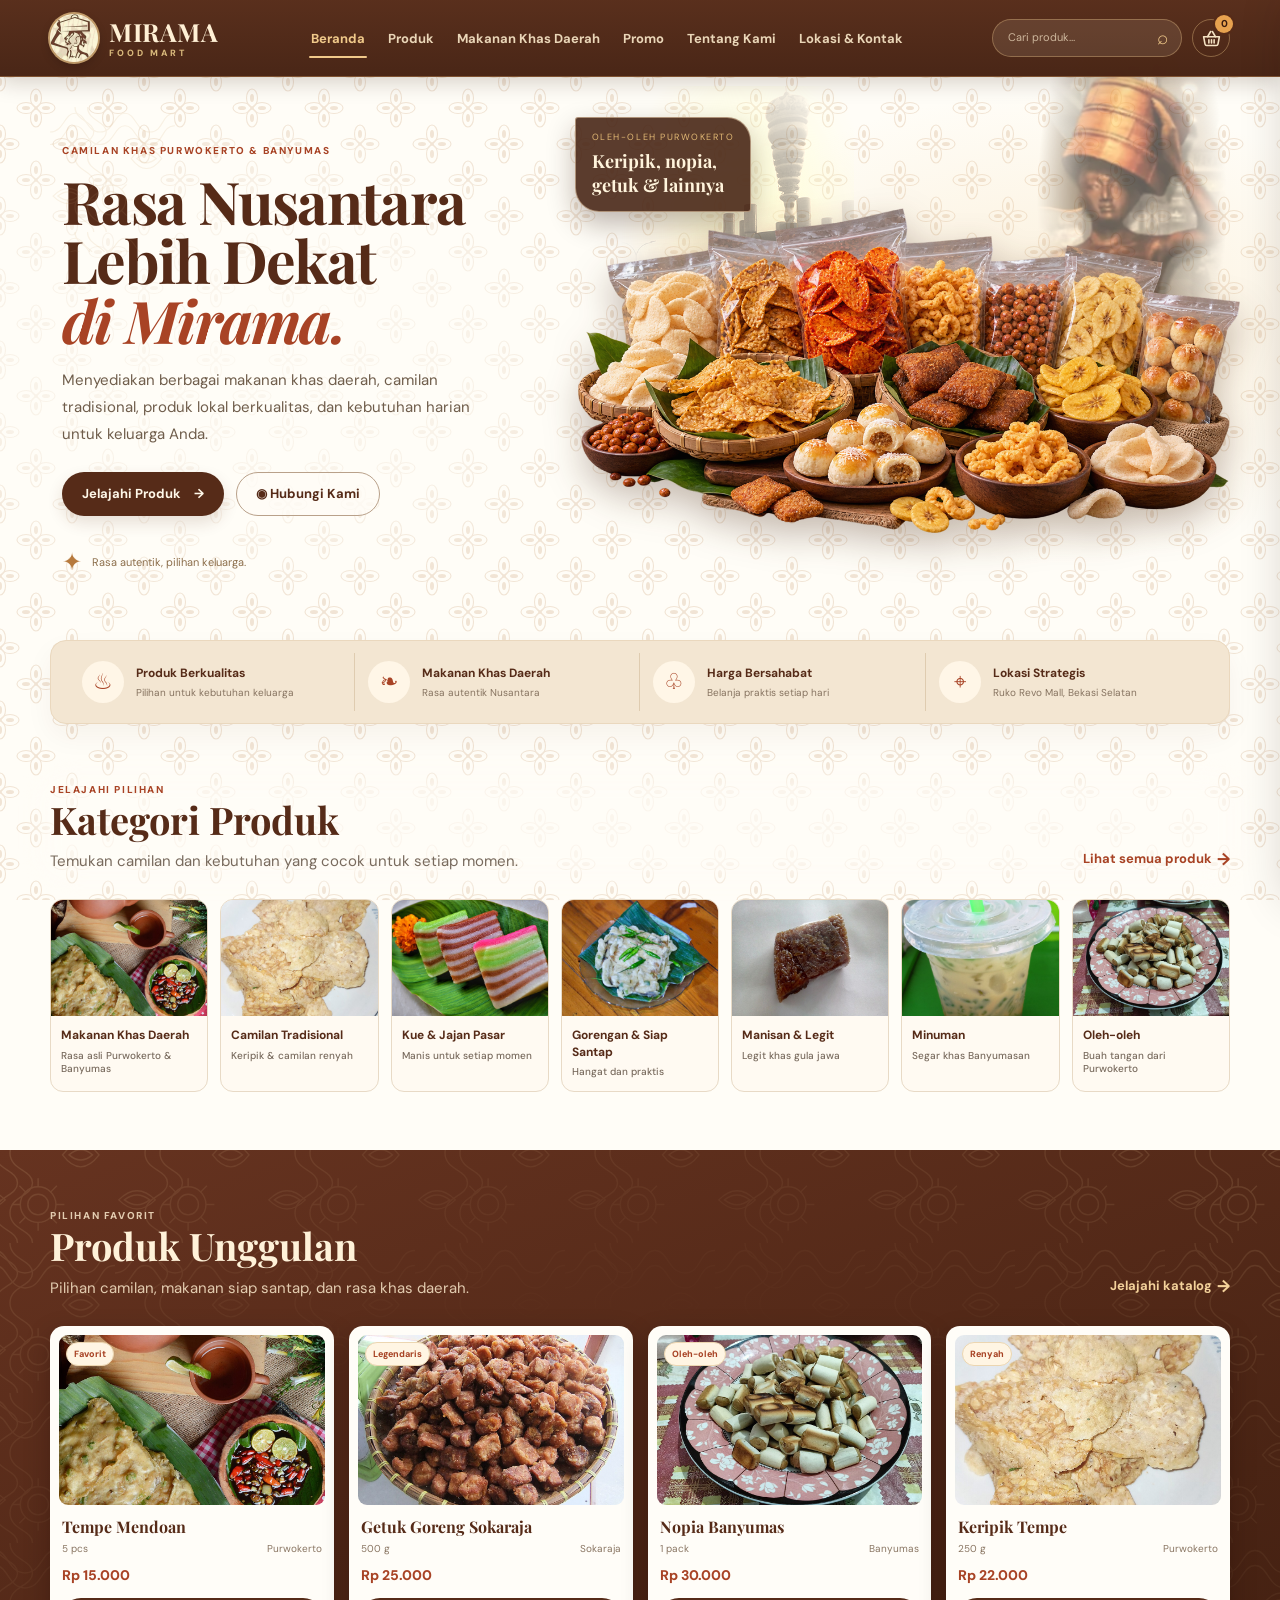
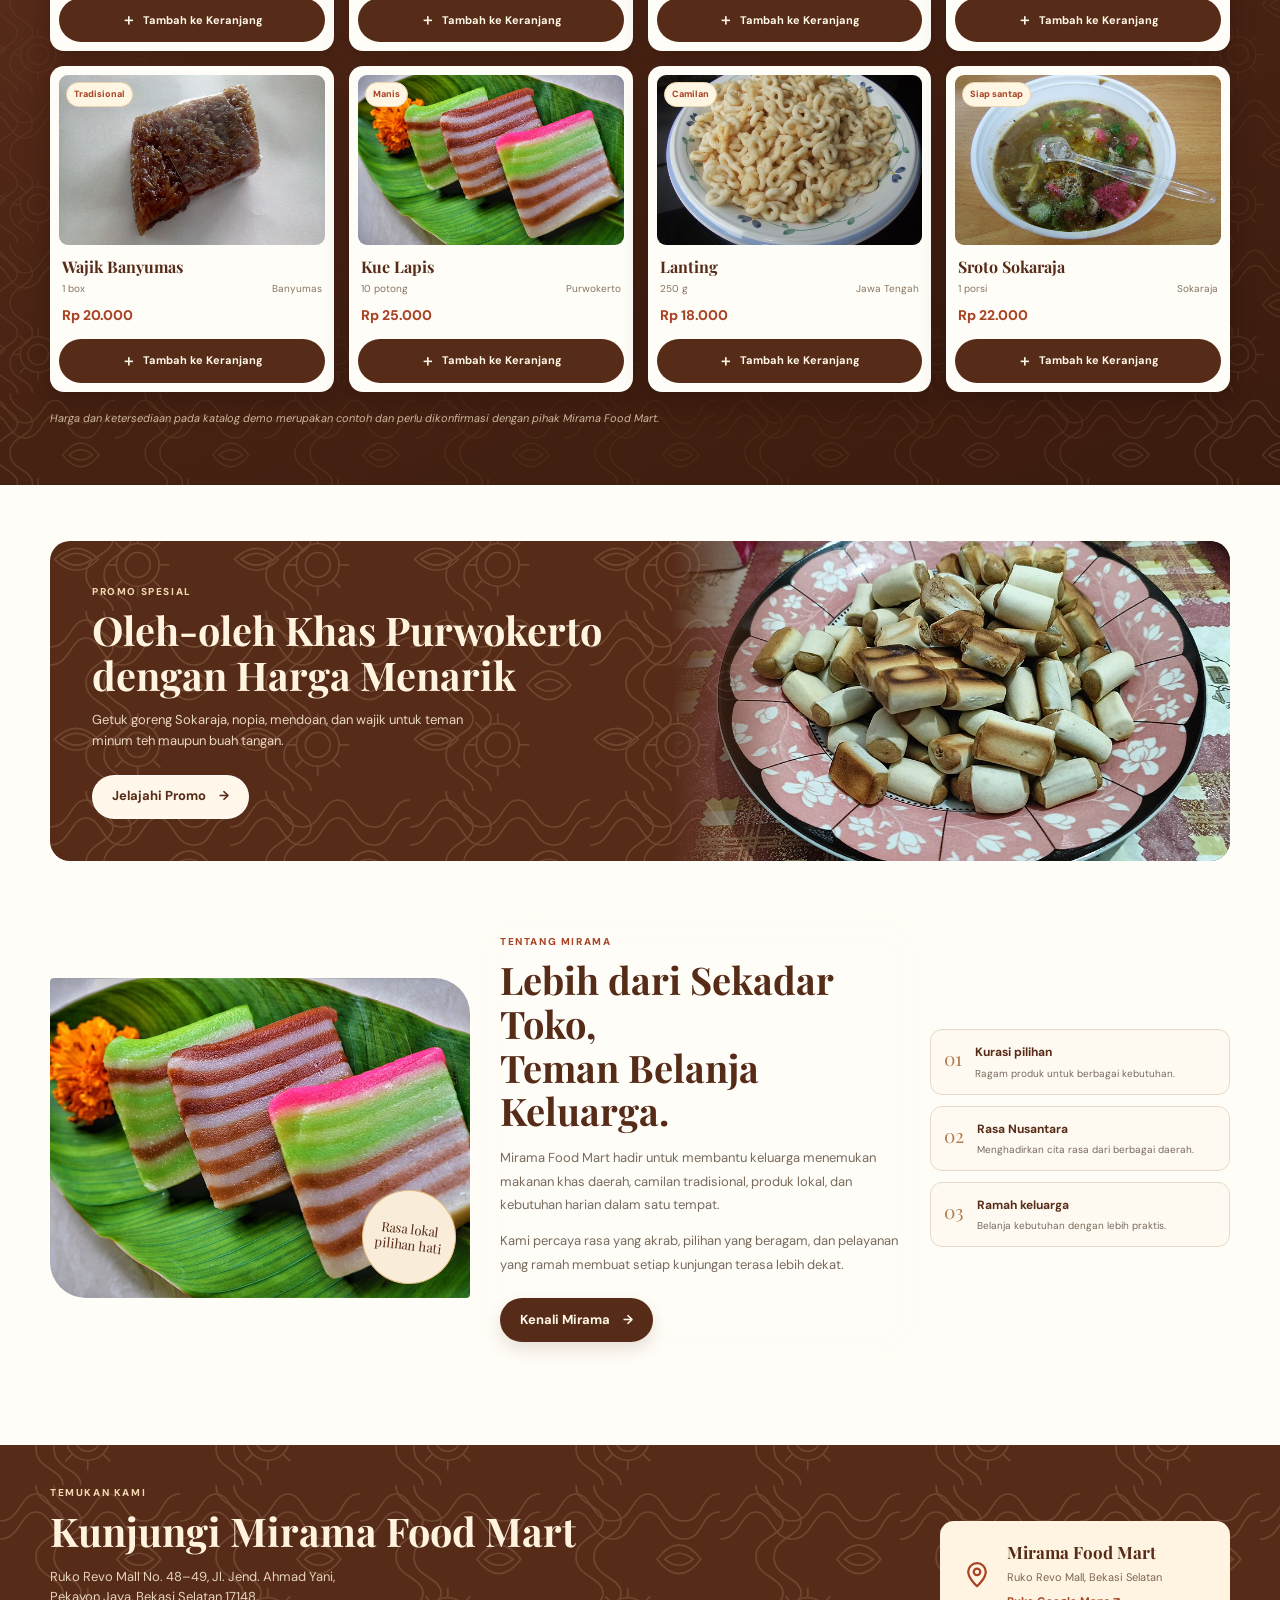
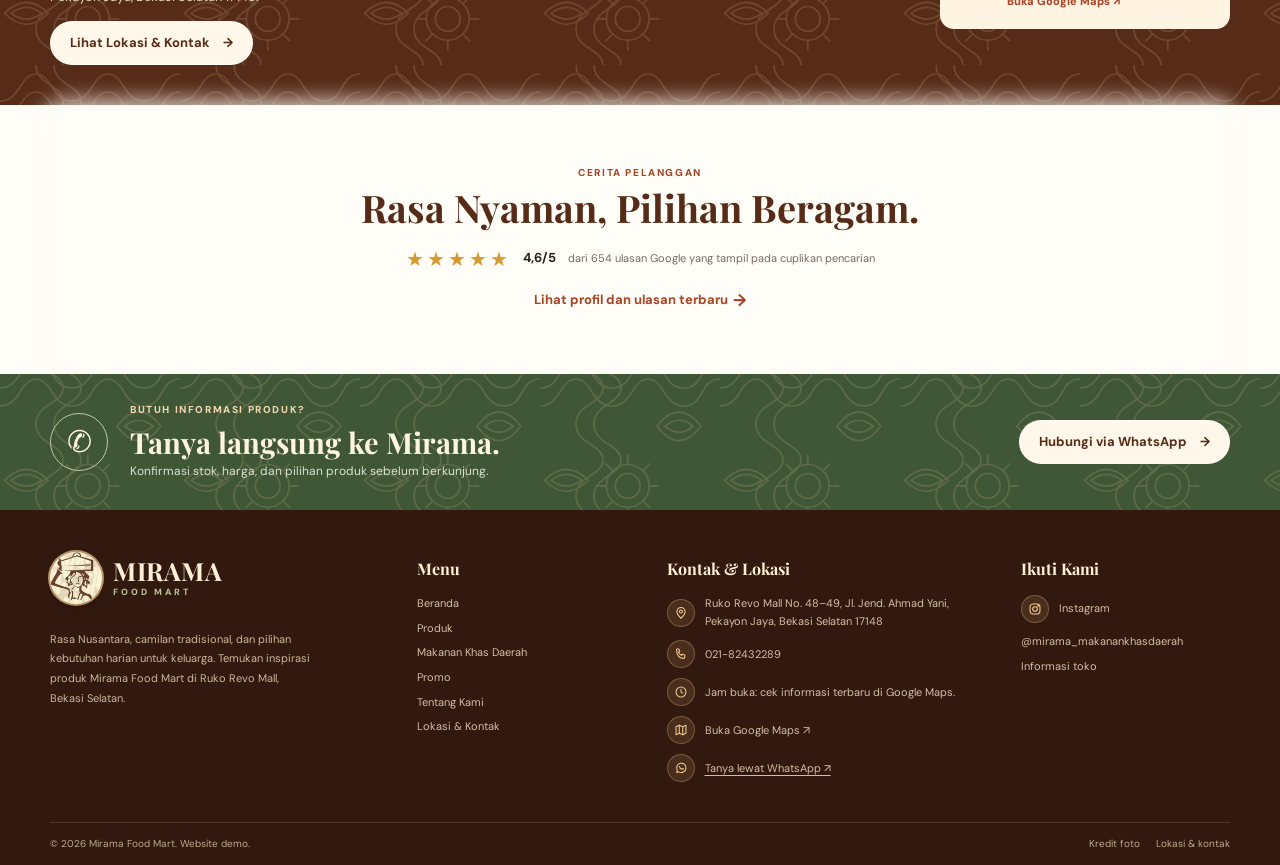
==== commit a5282fda: "update logo dan maskot" ====
--- a/index.html
+++ b/index.html
@@ -10,14 +10,14 @@
 <main id="page-content">
   <section class="hero container">
     <div class="hero-copy batik-corner"><p class="eyebrow">Camilan khas Purwokerto & Banyumas</p><h1>Rasa Nusantara<br>Lebih Dekat<br><span>di Mirama.</span></h1><p class="hero-text">Menyediakan berbagai makanan khas daerah, camilan tradisional, produk lokal berkualitas, dan kebutuhan harian untuk keluarga Anda.</p><div class="hero-actions"><a class="btn btn-primary" href="produk.html">Jelajahi Produk <span>→</span></a><button class="btn btn-outline js-whatsapp" type="button">◉ Hubungi Kami</button></div><div class="hero-note"><span class="note-mark">✦</span><span>Rasa autentik, pilihan keluarga.</span></div></div>
-    <div class="hero-visual hero-visual-cutout"><div class="hero-landmarks" aria-hidden="true"><img class="lm-gatot" src="assets/img/landmarks/monumen-gatot-soebroto.jpg" alt=""><img class="lm-rujakpolo" src="assets/img/landmarks/tugu-rujakpolo.jpg" alt=""></div><img class="hero-cutout" src="assets/img/hero-oleh-oleh.png" alt="Aneka oleh-oleh khas Purwokerto: keripik tempe, kerupuk, lanting, kacang, keripik pisang, nopia, dan getuk goreng" width="1200" height="675" fetchpriority="high"><div class="hero-image-label"><span class="label-kicker">Oleh-oleh Purwokerto</span><strong>Keripik, nopia,<br>getuk &amp; lainnya</strong></div></div>
+    <div class="hero-visual hero-visual-cutout"><div class="hero-landmarks" aria-hidden="true"><img class="lm-mascot" src="assets/img/landmarks/maskot-mirama.jpg" alt=""><img class="lm-rujakpolo" src="assets/img/landmarks/tugu-rujakpolo.jpg" alt=""></div><img class="hero-cutout" src="assets/img/hero-oleh-oleh.png" alt="Aneka oleh-oleh khas Purwokerto: keripik tempe, kerupuk, lanting, kacang, keripik pisang, nopia, dan getuk goreng" width="1200" height="675" fetchpriority="high"><div class="hero-image-label"><span class="label-kicker">Oleh-oleh Purwokerto</span><strong>Keripik, nopia,<br>getuk &amp; lainnya</strong></div></div>
   </section>
-  <section class="benefit-strip container" aria-label="Keunggulan Mirama"><div class="benefit"><span class="benefit-icon">♨</span><div><strong>Produk Berkualitas</strong><small>Pilihan untuk kebutuhan keluarga</small></div></div><div class="benefit"><span class="benefit-icon">❧</span><div><strong>Makanan Khas Daerah</strong><small>Rasa autentik Nusantara</small></div></div><div class="benefit"><span class="benefit-icon">♧</span><div><strong>Harga Bersahabat</strong><small>Belanja praktis setiap hari</small></div></div><div class="benefit"><span class="benefit-icon">⌖</span><div><strong>Lokasi Strategis</strong><small>Di kawasan Galaxy, Bekasi</small></div></div></section>
+  <section class="benefit-strip container" aria-label="Keunggulan Mirama"><div class="benefit"><span class="benefit-icon">♨</span><div><strong>Produk Berkualitas</strong><small>Pilihan untuk kebutuhan keluarga</small></div></div><div class="benefit"><span class="benefit-icon">❧</span><div><strong>Makanan Khas Daerah</strong><small>Rasa autentik Nusantara</small></div></div><div class="benefit"><span class="benefit-icon">♧</span><div><strong>Harga Bersahabat</strong><small>Belanja praktis setiap hari</small></div></div><div class="benefit"><span class="benefit-icon">⌖</span><div><strong>Lokasi Strategis</strong><small>Ruko Revo Mall, Bekasi Selatan</small></div></div></section>
   <section class="section container"><div class="section-heading"><div><p class="eyebrow">Jelajahi pilihan</p><h2>Kategori Produk</h2><p class="muted">Temukan camilan dan kebutuhan yang cocok untuk setiap momen.</p></div><a class="text-link" href="produk.html">Lihat semua produk <span>→</span></a></div><div class="category-grid" id="home-categories"></div></section>
   <section class="section section-tint"><div class="container"><div class="section-heading"><div><p class="eyebrow">Pilihan favorit</p><h2>Produk Unggulan</h2><p class="muted">Pilihan camilan, makanan siap santap, dan rasa khas daerah.</p></div><a class="text-link" href="produk.html">Jelajahi katalog <span>→</span></a></div><div class="product-grid" id="featured-products"></div><p class="demo-notice">Harga dan ketersediaan pada katalog demo merupakan contoh dan perlu dikonfirmasi dengan pihak Mirama Food Mart.</p></div></section>
   <section class="promo-banner container"><div class="promo-copy"><p class="eyebrow eyebrow-light">Promo spesial</p><h2>Oleh-oleh Khas Purwokerto<br>dengan Harga Menarik</h2><p>Getuk goreng Sokaraja, nopia, mendoan, dan wajik untuk teman minum teh maupun buah tangan.</p><a class="btn btn-cream" href="promo.html">Jelajahi Promo <span>→</span></a></div><img src="assets/img/snacks/nopia.jpg" alt="Nopia khas Banyumas" loading="lazy"></section>
   <section class="section container about-preview"><div class="about-photo"><img src="assets/img/snacks/kue-lapis.jpg" alt="Kue lapis tradisional di atas daun pisang" loading="lazy"><span class="photo-stamp">Rasa lokal<br>pilihan hati</span></div><div class="about-copy"><p class="eyebrow">Tentang Mirama</p><h2>Lebih dari Sekadar Toko,<br>Teman Belanja Keluarga.</h2><p class="muted">Mirama Food Mart hadir untuk membantu keluarga menemukan makanan khas daerah, camilan tradisional, produk lokal, dan kebutuhan harian dalam satu tempat.</p><p class="muted">Kami percaya rasa yang akrab, pilihan yang beragam, dan pelayanan yang ramah membuat setiap kunjungan terasa lebih dekat.</p><a class="btn btn-primary" href="tentang-kami.html">Kenali Mirama <span>→</span></a></div><div class="value-list"><div><span>01</span><p><strong>Kurasi pilihan</strong><small>Ragam produk untuk berbagai kebutuhan.</small></p></div><div><span>02</span><p><strong>Rasa Nusantara</strong><small>Menghadirkan cita rasa dari berbagai daerah.</small></p></div><div><span>03</span><p><strong>Ramah keluarga</strong><small>Belanja kebutuhan dengan lebih praktis.</small></p></div></div></section>
-  <section class="location-band"><div class="container location-band-inner"><div><p class="eyebrow eyebrow-light">Temukan kami</p><h2>Kunjungi Mirama Food Mart</h2><p>Jl. Sedap Malam No. B182, Taman Galaksi Indah,<br>Bekasi Selatan, Jawa Barat.</p><a class="btn btn-cream" href="lokasi-kontak.html">Lihat Lokasi & Kontak <span>→</span></a></div><div class="location-mini"><span class="map-pin">⌖</span><div><strong>Mirama Food Mart</strong><small>Galaxy, Bekasi Selatan</small><a href="https://www.google.com/maps/search/?api=1&query=Mirama+Food+Mart+Jl+Sedap+Malam+B182+Bekasi" target="_blank" rel="noopener">Buka Google Maps ↗</a></div></div></div></section>
+  <section class="location-band"><div class="container location-band-inner"><div><p class="eyebrow eyebrow-light">Temukan kami</p><h2>Kunjungi Mirama Food Mart</h2><p>Ruko Revo Mall No. 48–49, Jl. Jend. Ahmad Yani,<br>Pekayon Jaya, Bekasi Selatan 17148.</p><a class="btn btn-cream" href="lokasi-kontak.html">Lihat Lokasi & Kontak <span>→</span></a></div><div class="location-mini"><span class="map-pin"><svg class="ico" viewBox="0 0 24 24" aria-hidden="true" fill="none" stroke="currentColor" stroke-width="1.8" stroke-linecap="round" stroke-linejoin="round"><path d="M12 21s-7-6.2-7-11.5a7 7 0 0 1 14 0C19 14.8 12 21 12 21z"/><circle cx="12" cy="9.5" r="2.6"/></svg></span><div><strong>Mirama Food Mart</strong><small>Ruko Revo Mall, Bekasi Selatan</small><a href="https://www.google.com/maps/search/?api=1&query=Mirama+Food+Mart+Ruko+Revo+Mall+Jl+Jend+Ahmad+Yani+Pekayon+Jaya+Bekasi" target="_blank" rel="noopener">Buka Google Maps ↗</a></div></div></div></section>
   <section class="review-section container"><p class="eyebrow">Cerita pelanggan</p><h2>Rasa Nyaman, Pilihan Beragam.</h2><div class="rating-summary"><span class="stars">★★★★★</span><strong>4,6/5</strong><span class="muted">dari 654 ulasan Google yang tampil pada cuplikan pencarian</span></div><a class="text-link" href="https://www.google.com/search?q=Mirama+Food+Mart" target="_blank" rel="noopener">Lihat profil dan ulasan terbaru <span>→</span></a></section>
   <section class="whatsapp-cta"><div class="container whatsapp-inner"><div class="cta-symbol">✆</div><div><p class="eyebrow eyebrow-light">Butuh informasi produk?</p><h2>Tanya langsung ke Mirama.</h2><p>Konfirmasi stok, harga, dan pilihan produk sebelum berkunjung.</p></div><button class="btn btn-cream js-whatsapp" type="button">Hubungi via WhatsApp <span>→</span></button></div></section>
 </main><div id="site-footer"></div><div id="cart-root"></div><div id="toast" class="toast" role="status" aria-live="polite"></div><script src="assets/js/app.js" defer></script></body></html>
--- a/assets/css/style.css
+++ b/assets/css/style.css
@@ -167,3 +167,29 @@
 .hero-landmarks .lm-rujakpolo{left:32%;width:40%;-webkit-mask-image:radial-gradient(ellipse 50% 62% at 62% 42%,#000 30%,transparent 92%);mask-image:radial-gradient(ellipse 50% 62% at 62% 42%,#000 30%,transparent 92%)}}
 @media(max-width:820px){.hero-landmarks .lm-gatot{-webkit-mask-image:radial-gradient(ellipse 52% 60% at 52% 45%,#000 35%,transparent 92%);mask-image:radial-gradient(ellipse 52% 60% at 52% 45%,#000 35%,transparent 92%)}.hero-landmarks .lm-rujakpolo{right:auto;left:38%;width:42%;-webkit-mask-image:radial-gradient(ellipse 50% 62% at 62% 42%,#000 30%,transparent 92%);mask-image:radial-gradient(ellipse 50% 62% at 62% 42%,#000 30%,transparent 92%)}}
 @media(min-width:821px){.hero-landmarks .lm-rujakpolo{top:10%;height:90%;object-position:90% 4%}}
+/* Mirama logo */
+.brand{gap:11px}
+.brand-logo{width:48px;height:48px;border-radius:50%;flex-shrink:0;object-fit:cover;box-shadow:0 0 0 2px rgba(240,201,138,.7),0 4px 10px rgba(20,8,2,.25);background:#f6ead2}
+.footer-brand .brand-logo{width:52px;height:52px}
+@media(max-width:520px){.brand-logo{width:40px;height:40px}.brand{gap:9px}}
+.footer-contact-row a{margin:0;display:inline}.phone-link{color:var(--rust);font-weight:800;font-size:14px}
+/* Mirama mascot statue in the hero background */
+.hero-landmarks .lm-mascot{left:2%;top:-2%;width:30%;height:104%;object-fit:cover;object-position:50% 0;filter:sepia(.45) saturate(1.15) contrast(1.05);opacity:.62;-webkit-mask-image:radial-gradient(ellipse 48% 62% at 50% 40%,#000 45%,transparent 95%);mask-image:radial-gradient(ellipse 48% 62% at 50% 40%,#000 45%,transparent 95%)}
+@media(min-width:821px){.hero-landmarks .lm-rujakpolo{left:38%;width:38%}}
+@media(max-width:820px){.hero-landmarks .lm-mascot{width:34%;left:0;opacity:.55}}
+/* Contact icons (SVG) */
+.ico{width:1em;height:1em;display:block}
+.footer-contact-row{display:flex;gap:10px;align-items:flex-start}
+.footer-ico{flex:0 0 28px;width:28px;height:28px;border-radius:50%;display:grid;place-items:center;background:rgba(240,201,138,.12);border:1px solid rgba(240,201,138,.28);color:#f0c98a;font-size:14px;margin-top:-4px}
+.footer-col .footer-contact-row{margin:10px 0}
+.footer-col a.footer-link,.footer-col .footer-wa{display:flex;align-items:center;text-decoration:none}
+.footer-col .footer-wa span:last-child{text-decoration:underline;text-underline-offset:3px}
+.footer-col .footer-contact-row a{display:inline;margin:0;align-self:center}
+.footer-col p.footer-contact-row>span:last-child{align-self:center}
+.contact-icon .ico{width:21px;height:21px}
+.map-pin{display:grid;place-items:center}.map-pin .ico{width:30px;height:30px}
+/* Mascot on the right, Rujakpolo on the left, label top-left */
+.hero-landmarks .lm-mascot{left:auto;right:1%}
+@media(min-width:821px){.hero-landmarks .lm-rujakpolo{left:4%;width:40%;object-position:88% 4%}.hero-visual-cutout .hero-image-label{right:auto;left:0;top:2%}}
+@media(max-width:820px){.hero-landmarks .lm-mascot{right:0;left:auto}.hero-landmarks .lm-rujakpolo{left:0;right:auto;width:42%}.hero-visual-cutout .hero-image-label{right:auto;left:0}}
+.footer-col p.footer-contact-row,.footer-col a.footer-contact-row,.footer-col button.footer-contact-row{display:flex;gap:10px;align-items:center}.footer-col .footer-ico{margin-top:0}
